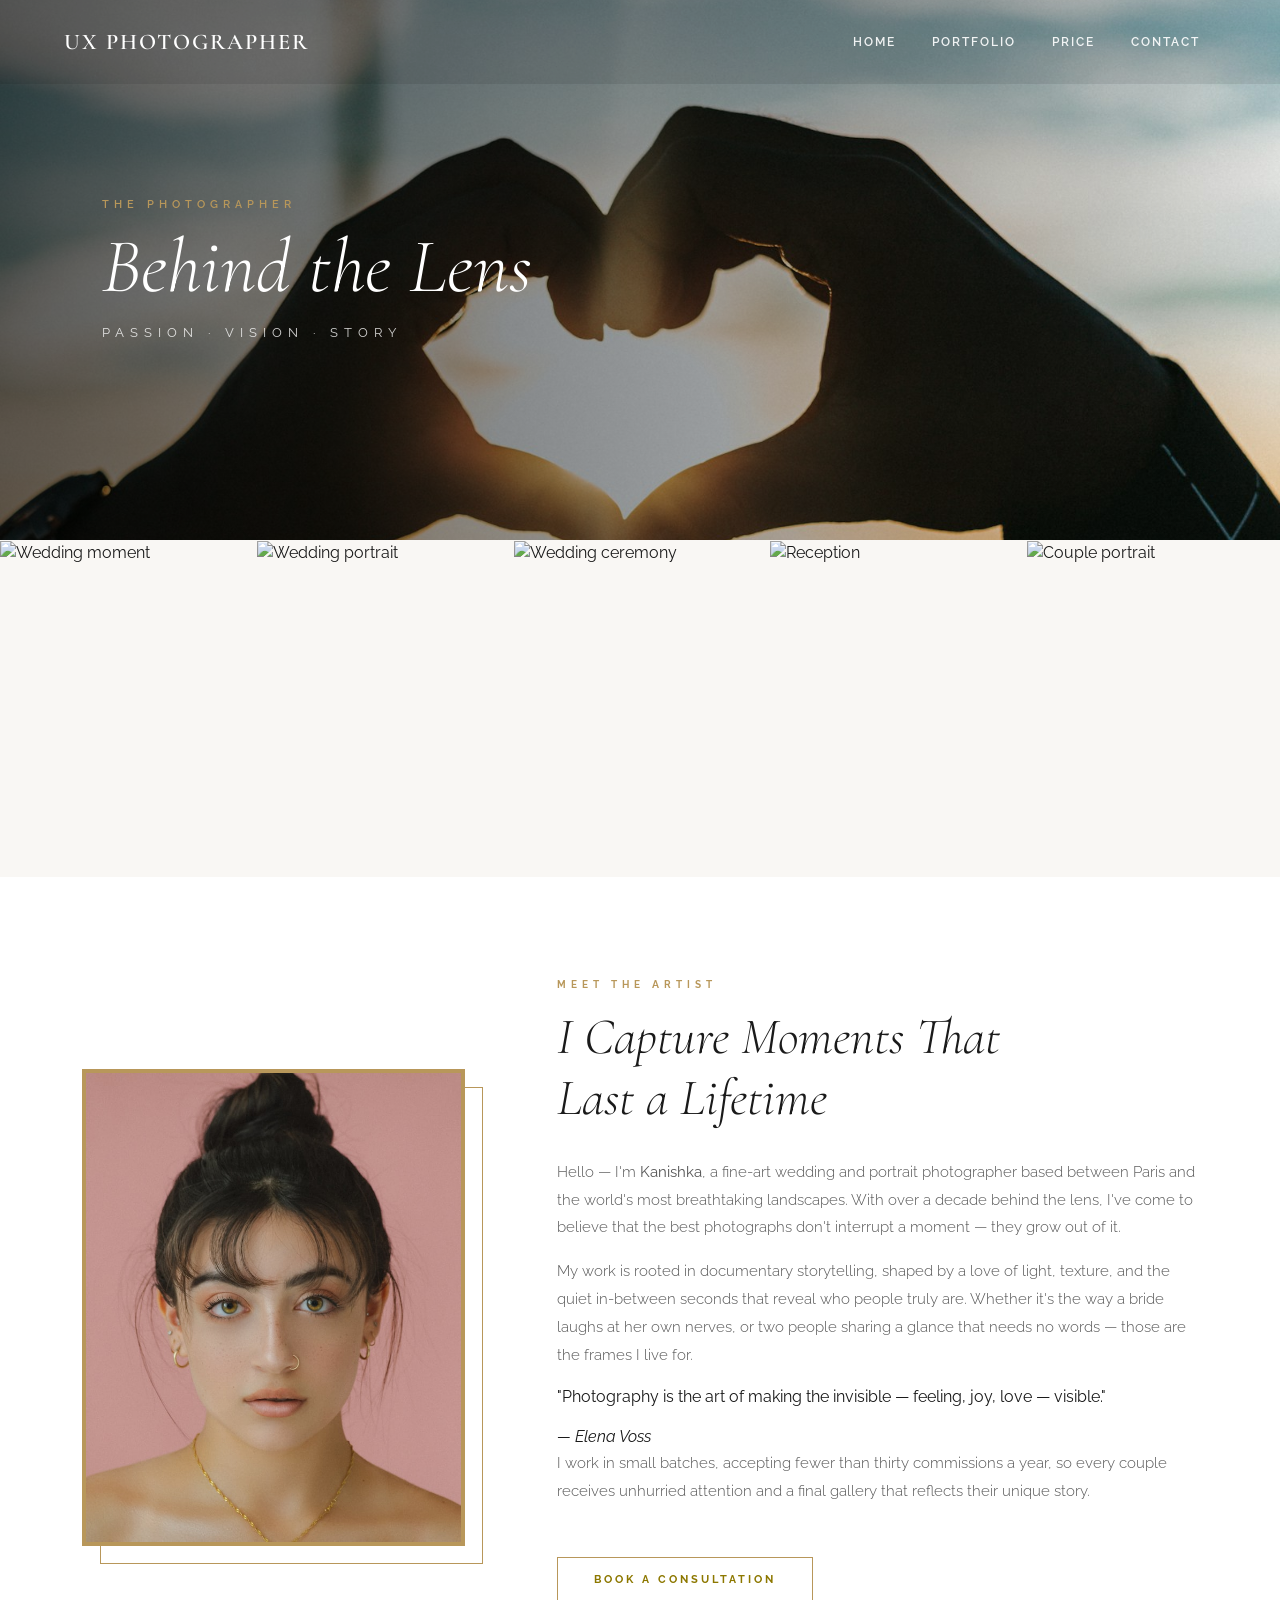
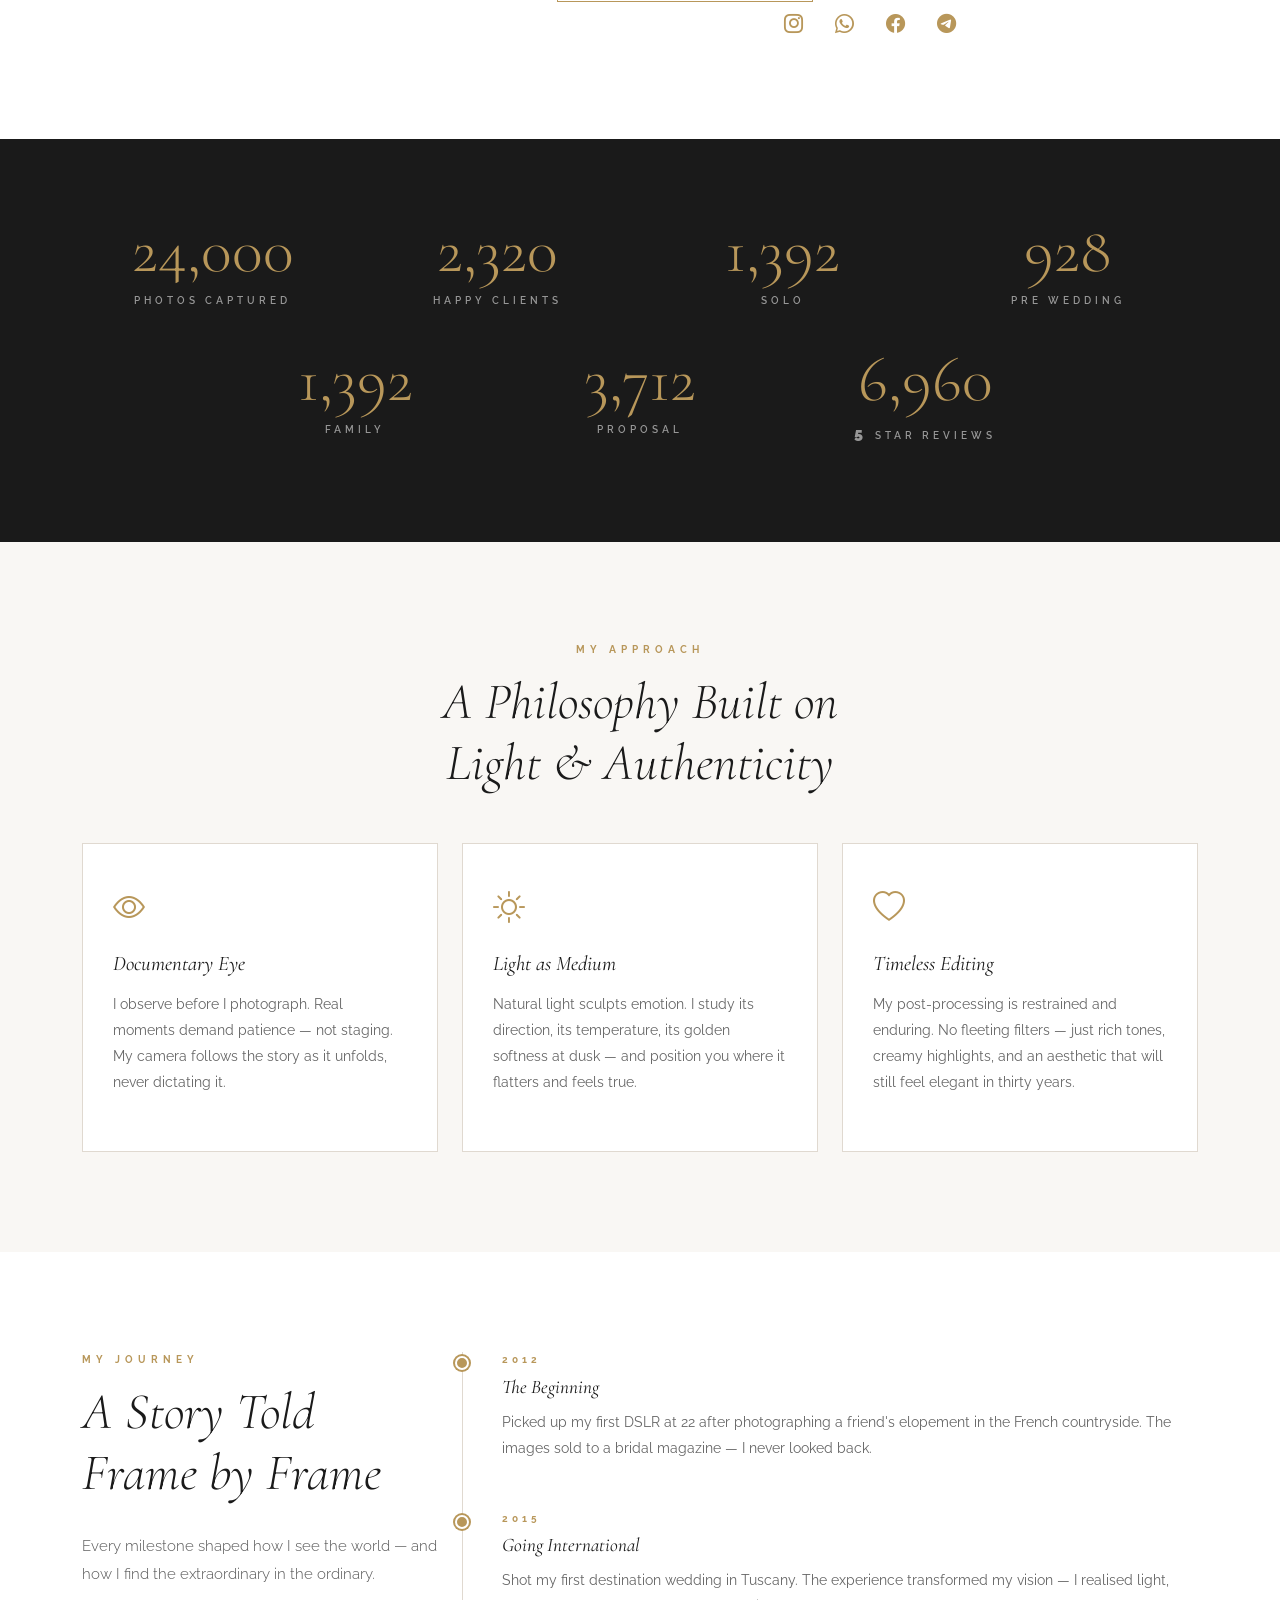
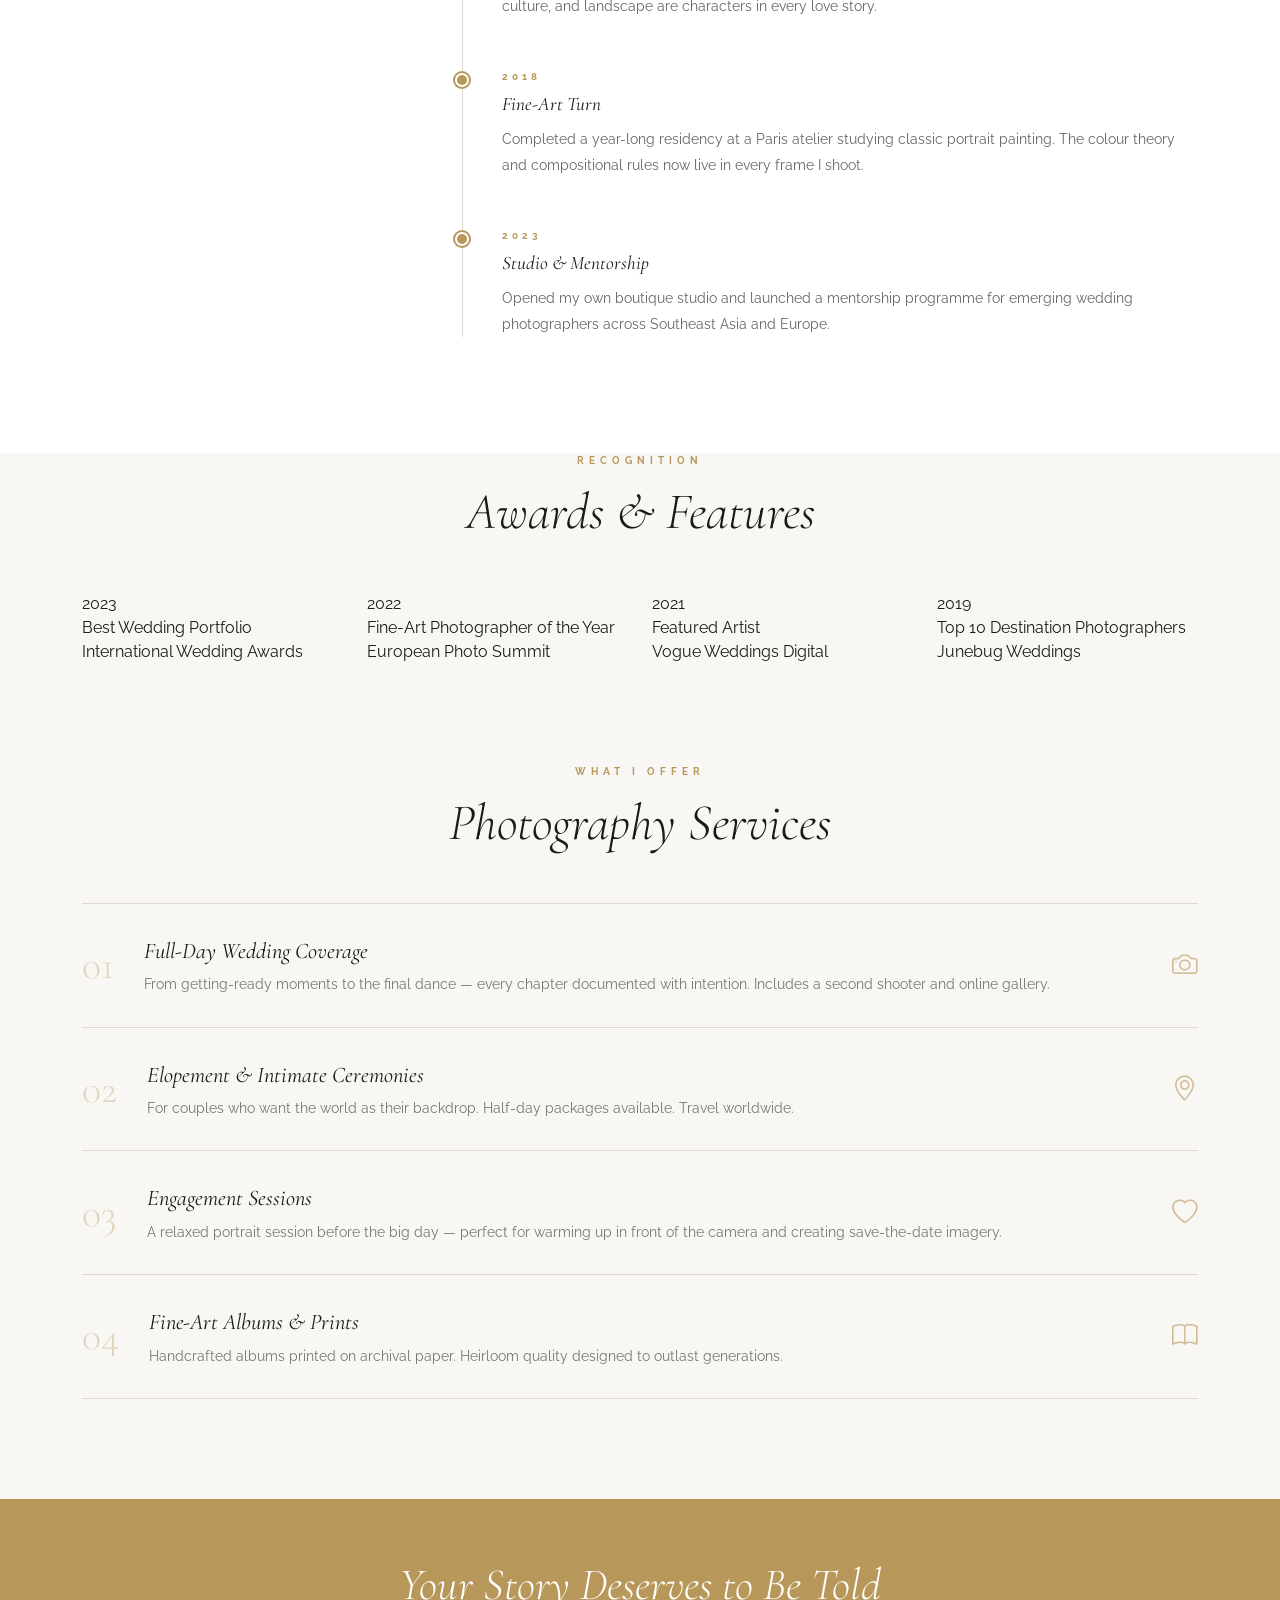
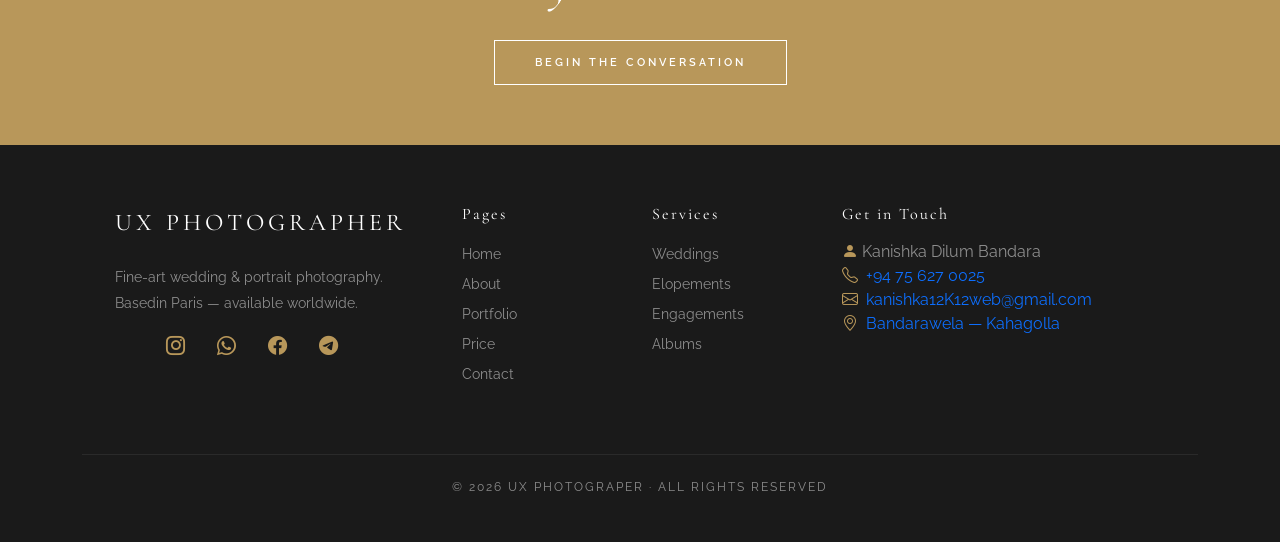
==== about.html @ afd78689 "Add files via upload" ====
<!DOCTYPE html>
<html lang="en">

<head>
  <meta charset="UTF-8" />
  <meta name="viewport" content="width=device-width, initial-scale=1.0" />
  <title>UX Photography</title>

  <!-- Google Fonts (same as main site) -->
  <link rel="preconnect" href="https://fonts.googleapis.com" />
  <link rel="preconnect" href="https://fonts.gstatic.com" crossorigin />
  <link
    href="https://fonts.googleapis.com/css2?family=Cormorant+Garamond:ital,wght@0,300;0,400;0,600;1,300;1,400&family=Raleway:wght@300;400;600;700&family=Poppins:wght@700&display=swap"
    rel="stylesheet" />

  <!-- Bootstrap 5 -->
  <link href="https://cdn.jsdelivr.net/npm/bootstrap@5.3.3/dist/css/bootstrap.min.css" rel="stylesheet" />
  <!-- Bootstrap Icons -->
  <link href="https://cdn.jsdelivr.net/npm/bootstrap-icons@1.11.3/font/bootstrap-icons.min.css" rel="stylesheet" />
  <link rel="stylesheet" href="./assets/css/style.css">
</head>

<body>

  <!-- ── PRELOADER ── -->
  <div id="creative-preloader">
    <div class="loader-content">
      <div class="brand-logo"><span>UX</span>Photographer</div>
      <div class="progress-container">
        <div class="progress-bar"></div>
      </div>
      <div class="loading-text">Loading…</div>
    </div>
  </div>

  <!-- ── NAVBAR ── -->
  <nav class="navbar navbar-expand-lg fade-up" id="mainNav">
    <div class="container-fluid px-4">
      <a class="navbar-brand scrolled" href="#">UX Photographer</a>
      <button class="navbar-toggler" type="button" data-bs-toggle="collapse" data-bs-target="#navMenu">
        <span class="navbar-toggler-icon"></span>
      </button>
      <div class="collapse navbar-collapse justify-content-end" id="navMenu">
        <ul class="navbar-nav align-items-center gap-1">
          <li class="nav-item"><a class="nav-link" href="./index.html">Home</a></li>
          <li class="nav-item"><a class="nav-link" href="./portfolio.html">Portfolio</a></li>
          <li class="nav-item"><a class="nav-link" href="./pricing.html">Price</a></li>
          <li class="nav-item"><a class="nav-link" href="./contact.html">Contact</a></li>
        </ul>
      </div>
    </div>
  </nav>

  <!-- ═══════════════════ ABOUT HERO BANNER ═══════════════════ -->
  <section id="about-hero">
    <div class="about-hero-caption">
      <span class="eyebrow">The Photographer</span>
      <h1>Behind the Lens</h1>
      <span class="subtitle">Passion · Vision · Story</span>
    </div>
  </section>

  <!-- ═══════════════════ ABOUT GALLERY STRIP ═══════════════════ -->
  <div id="about-gallery">
    <div class="gallery-strip-item">
      <img src="https://images.unsplash.com/photo-1537633552985-df8429e8048b?w=400&q=80" alt="Wedding moment">
    </div>
    <div class="gallery-strip-item">
      <img src="https://images.unsplash.com/photo-1522673607200-164d1b6ce486?w=400&q=80" alt="Wedding portrait">
    </div>
    <div class="gallery-strip-item">
      <img src="https://images.unsplash.com/photo-1519741497674-611481863552?w=400&q=80" alt="Wedding ceremony">
    </div>
    <div class="gallery-strip-item">
      <img src="https://images.unsplash.com/photo-1606216794074-735e91aa2c92?w=400&q=80" alt="Reception">
    </div>
    <div class="gallery-strip-item">
      <img src="https://images.unsplash.com/photo-1511285560929-80b456fea0bc?w=400&q=80" alt="Couple portrait">
    </div>
  </div>

  <!-- ═══════════════════ ABOUT INTRO ═══════════════════ -->
  <section id="about-intro">
    <div class="container">
      <div class="row align-items-center">

        <!-- Image -->
        <div class="col-lg-5 fade-up">
          <div class="about-intro-img-wrap">
            <img src="./assets/img/about-photo.jpg" alt="Photographer portrait" />
          </div>
        </div>

        <!-- Text -->
        <div class="col-lg-7 fade-up delay-200">
          <div class="section-label">Meet the Artist</div>
          <h2 class="section-title">I Capture Moments That<br>Last a Lifetime</h2>

          <p class="about-text mb-3">
            Hello — I'm <strong>Kanishka</strong>, a fine-art wedding and portrait photographer
            based between Paris and the world's most breathtaking landscapes. With over a decade
            behind the lens, I've come to believe that the best photographs don't interrupt a moment —
            they grow out of it.
          </p>
          <p class="about-text mb-3">
            My work is rooted in documentary storytelling, shaped by a love of light, texture, and
            the quiet in-between seconds that reveal who people truly are. Whether it's the way
            a bride laughs at her own nerves, or two people sharing a glance that needs no words —
            those are the frames I live for.
          </p>

          <div class="pull-quote">
            <p>"Photography is the art of making the invisible — feeling, joy, love — visible."</p>
            <cite>— Elena Voss</cite>
          </div>

          <p class="about-text">
            I work in small batches, accepting fewer than thirty commissions a year, so every couple
            receives unhurried attention and a final gallery that reflects their unique story.
          </p>

          <a href="./contact.html" class="btn-about-book">Book a Consultation</a>

          <!-- Social -->
          <div class="d-flex justify-content-center gap-3 mt-2">
            <a class="me-3 social-media-link" href="https://www.instagram.com/kanishka_12k?igsh=OWRqY3o5eXh1NWs0"
              target="_blank"><i class="bi bi-instagram" data-bs-toggle="tooltip" data-bs-placement="top"
                title="Instagram"></i></a>
            <a class="me-3 social-media-link" href="https://wa.me/94756270025?text=Hello! Kanishka web studio..."
              target="_blank"><i class="bi bi-whatsapp" data-bs-toggle="tooltip" data-bs-placement="top"
                title="Whatsapp"></i></a>
            <a class="me-3 social-media-link" href="https://www.facebook.com/share/1WvbgZ56et/" target="_blank"><i
                class="bi bi-facebook" data-bs-toggle="tooltip" data-bs-placement="top" title="Facebook"></i></a>
            <a class="me-3 social-media-link" href="https://t.me/kanishka_12k" target="_blank"><i class="bi bi-telegram"
                data-bs-toggle="tooltip" data-bs-placement="top" title="Telegram"></i></a>
          </div>
        </div>

      </div>
    </div>
  </section>

  <!-- ═══════════════════ COUNTERS ═══════════════════ -->
  <section id="counters">
    <div class="container">
      <div class="row g-4 text-center justify-content-center">
        <div class="col-6 col-md-3 counter-item fade-up">
          <span class="counter-number" data-target="50000">0</span>
          <p class="counter-label">Photos Captured</p>
        </div>
        <div class="col-6 col-md-3 counter-item fade-up">
          <span class="counter-number" data-target="5000">0</span>
          <p class="counter-label">Happy Clients</p>
        </div>
        <div class="col-6 col-md-3 counter-item fade-up">
          <span class="counter-number" data-target="3000">0</span>
          <p class="counter-label">Solo</p>
        </div>
        <div class="col-6 col-md-3 counter-item fade-up">
          <span class="counter-number" data-target="2000">0</span>
          <p class="counter-label">Pre Wedding</p>
        </div>
        <div class="col-6 col-md-3 counter-item fade-up">
          <span class="counter-number" data-target="3000">0</span>
          <p class="counter-label">Family</p>
        </div>
        <div class="col-6 col-md-3 counter-item fade-up">
          <span class="counter-number" data-target="8000">0</span>
          <p class="counter-label">Proposal</p>
        </div>
        <div class="col-6 col-md-3 counter-item fade-up">
          <span class="counter-number" data-target="15000">0</span>
          <p class="counter-label"><b style="font-size: 1rem;">5 </b>Star Reviews</p>
        </div>
      </div>
    </div>
  </section>

  <!-- ═══════════════════ PHILOSOPHY ═══════════════════ -->
  <section id="philosophy">
    <div class="container">
      <div class="text-center mb-5">
        <div class="section-label">My Approach</div>
        <h2 class="section-title">A Philosophy Built on<br>Light & Authenticity</h2>
      </div>
      <div class="row">
        <div class="col-md-4 fade-up delay-100">
          <div class="philosophy-card">
            <span class="philosophy-icon"><i class="bi bi-eye"></i></span>
            <h3>Documentary Eye</h3>
            <p>I observe before I photograph. Real moments demand patience — not staging. My camera follows the story as
              it unfolds, never dictating it.</p>
          </div>
        </div>
        <div class="col-md-4 fade-up delay-300">
          <div class="philosophy-card">
            <span class="philosophy-icon"><i class="bi bi-sun"></i></span>
            <h3>Light as Medium</h3>
            <p>Natural light sculpts emotion. I study its direction, its temperature, its golden softness at dusk — and
              position you where it flatters and feels true.</p>
          </div>
        </div>
        <div class="col-md-4 fade-up delay-500">
          <div class="philosophy-card">
            <span class="philosophy-icon"><i class="bi bi-heart"></i></span>
            <h3>Timeless Editing</h3>
            <p>My post-processing is restrained and enduring. No fleeting filters — just rich tones, creamy highlights,
              and an aesthetic that will still feel elegant in thirty years.</p>
          </div>
        </div>
      </div>
    </div>
  </section>

  <!-- ═══════════════════ JOURNEY TIMELINE ═══════════════════ -->
  <section id="journey">
    <div class="container">
      <div class="row align-items-start">
        <div class="col-lg-4 fade-up">
          <div class="section-label">My Journey</div>
          <h2 class="section-title">A Story Told<br>Frame by Frame</h2>
          <p class="about-text">Every milestone shaped how I see the world — and how I find the extraordinary in the
            ordinary.</p>
        </div>
        <div class="col-lg-8 fade-up delay-200">
          <div class="timeline">
            <div class="timeline-item">
              <div class="timeline-dot"></div>
              <span class="timeline-year">2012</span>
              <h4>The Beginning</h4>
              <p>Picked up my first DSLR at 22 after photographing a friend's elopement in the French countryside. The
                images sold to a bridal magazine — I never looked back.</p>
            </div>
            <div class="timeline-item">
              <div class="timeline-dot"></div>
              <span class="timeline-year">2015</span>
              <h4>Going International</h4>
              <p>Shot my first destination wedding in Tuscany. The experience transformed my vision — I realised light,
                culture, and landscape are characters in every love story.</p>
            </div>
            <div class="timeline-item">
              <div class="timeline-dot"></div>
              <span class="timeline-year">2018</span>
              <h4>Fine-Art Turn</h4>
              <p>Completed a year-long residency at a Paris atelier studying classic portrait painting. The colour
                theory and compositional rules now live in every frame I shoot.</p>
            </div>
            <div class="timeline-item">
              <div class="timeline-dot"></div>
              <span class="timeline-year">2023</span>
              <h4>Studio & Mentorship</h4>
              <p>Opened my own boutique studio and launched a mentorship programme for emerging wedding photographers
                across Southeast Asia and Europe.</p>
            </div>
          </div>
        </div>
      </div>
    </div>
  </section>

  <!-- ═══════════════════ AWARDS ═══════════════════ -->
  <section id="awards">
    <div class="container">
      <div class="text-center mb-5 fade-up">
        <div class="section-label">Recognition</div>
        <h2 class="section-title">Awards & Features</h2>
      </div>
      <div class="row">
        <div class="col-6 col-md-3 fade-up delay-100">
          <div class="award-item">
            <div class="award-year">2023</div>
            <div class="award-name">Best Wedding Portfolio</div>
            <div class="award-org">International Wedding Awards</div>
          </div>
        </div>
        <div class="col-6 col-md-3 fade-up delay-200">
          <div class="award-item">
            <div class="award-year">2022</div>
            <div class="award-name">Fine-Art Photographer of the Year</div>
            <div class="award-org">European Photo Summit</div>
          </div>
        </div>
        <div class="col-6 col-md-3 fade-up delay-300">
          <div class="award-item">
            <div class="award-year">2021</div>
            <div class="award-name">Featured Artist</div>
            <div class="award-org">Vogue Weddings Digital</div>
          </div>
        </div>
        <div class="col-6 col-md-3 fade-up delay-400">
          <div class="award-item">
            <div class="award-year">2019</div>
            <div class="award-name">Top 10 Destination Photographers</div>
            <div class="award-org">Junebug Weddings</div>
          </div>
        </div>
      </div>
    </div>
  </section>

  <!-- ═══════════════════ SERVICES ═══════════════════ -->
  <section id="services">
    <div class="container">
      <div class="text-center mb-5 fade-up">
        <div class="section-label">What I Offer</div>
        <h2 class="section-title">Photography Services</h2>
      </div>

      <div class="service-row d-flex align-items-center fade-up">
        <div class="service-num">01</div>
        <div>
          <div class="service-title">Full-Day Wedding Coverage</div>
          <div class="service-desc">From getting-ready moments to the final dance — every chapter documented with
            intention. Includes a second shooter and online gallery.</div>
        </div>
        <div class="service-icon"><i class="bi bi-camera"></i></div>
      </div>

      <div class="service-row d-flex align-items-center fade-up delay-100">
        <div class="service-num">02</div>
        <div>
          <div class="service-title">Elopement & Intimate Ceremonies</div>
          <div class="service-desc">For couples who want the world as their backdrop. Half-day packages available.
            Travel worldwide.</div>
        </div>
        <div class="service-icon"><i class="bi bi-geo-alt"></i></div>
      </div>

      <div class="service-row d-flex align-items-center fade-up delay-200">
        <div class="service-num">03</div>
        <div>
          <div class="service-title">Engagement Sessions</div>
          <div class="service-desc">A relaxed portrait session before the big day — perfect for warming up in front of
            the camera and creating save-the-date imagery.</div>
        </div>
        <div class="service-icon"><i class="bi bi-heart"></i></div>
      </div>

      <div class="service-row d-flex align-items-center fade-up delay-300">
        <div class="service-num">04</div>
        <div>
          <div class="service-title">Fine-Art Albums & Prints</div>
          <div class="service-desc">Handcrafted albums printed on archival paper. Heirloom quality designed to outlast
            generations.</div>
        </div>
        <div class="service-icon"><i class="bi bi-book"></i></div>
      </div>

    </div>
  </section>

  <!-- ═══════════════════ CTA BAND ═══════════════════ -->

  <section id="cta-band">
    <div class="container fade-up">
      <h2>Your Story Deserves to Be Told</h2>
      <a href="./contact.html" class="btn-cta">Begin the Conversation</a>
    </div>
  </section>

   <!-- ═══════════════════ FOOTER ═══════════════════ -->
  <footer>
    <div class="container">
      <div class="row mb-4">

        <!-- Brand -->
        <div class="col-lg-4 mb-4 d-flex justify-content-center fade-up">
          <div>
            <span class="brand">UX photographer </span>
            <p class="mb-3" style="font-size:.88rem;line-height:1.8;">Fine-art wedding & portrait photography.<br>Basedin Paris — available worldwide.</p>
            <!-- Social -->
            <div class="d-flex justify-content-center gap-3 mt-2">
              <a class="me-3 social-media-link" href="https://www.instagram.com/kanishka_12k?igsh=OWRqY3o5eXh1NWs0"
                target="_blank"><i class="bi bi-instagram" data-bs-toggle="tooltip" data-bs-placement="top"
                  title="Instagram"></i></a>
              <a class="me-3 social-media-link" href="https://wa.me/94756270025?text=Hello! Kanishka web studio..."
                target="_blank"><i class="bi bi-whatsapp" data-bs-toggle="tooltip" data-bs-placement="top"
                  title="Whatsapp"></i></a>
              <a class="me-3 social-media-link" href="https://www.facebook.com/share/1WvbgZ56et/" target="_blank"><i
                  class="bi bi-facebook" data-bs-toggle="tooltip" data-bs-placement="top" title="Facebook"></i></a>
              <a class="me-3 social-media-link" href="https://t.me/kanishka_12k" target="_blank"><i
                  class="bi bi-telegram" data-bs-toggle="tooltip" data-bs-placement="top" title="Telegram"></i></a>
            </div>
          </div>
        </div>

        <!-- Quick Links -->
        <div class="col-lg-2 col-6 mb-4 fade-up delay-200" id="Qlinks">
          <h3 class="mb-3" style="font-size:1rem;letter-spacing:2px;font-weight:400;">Pages</h3>
          <ul class="list-unstyled" style="font-size:.85rem;line-height:2.2;">
            <li><a href="index.html">Home</a></li>
            <li><a href="about.html">About</a></li>
            <li><a href="./portfolio.html">Portfolio</a></li>
            <li><a href="./pricing.html">Price</a></li>
            <li><a href="./contact.html">Contact</a></li>
          </ul>
        </div>

        <!-- Services -->
        <div class="col-lg-2 mb-4 col-6 fade-up delay-300" id="Qlinks">
          <h3 class="mb-3" style="font-size:1rem;letter-spacing:2px;font-weight:400;">Services</h3>
          <ul class="list-unstyled" style="font-size:.85rem;line-height:2.2;">
            <li><a href="#">Weddings</a></li>
            <li><a href="#">Elopements</a></li>
            <li><a href="#">Engagements</a></li>
            <li><a href="#">Albums</a></li>
          </ul>
        </div>

        <!-- Contact -->
        <div class="col-lg-4 mb-4 fade-up delay-400">
          <h3 class="mb-3" style="font-size:1rem;letter-spacing:2px;font-weight:400;">Get in Touch</h3>
          <div id="footer-contact">
            <span><i class="bi bi-person-fill"></i> Kanishka Dilum Bandara</span>
            <span class="d-block"><a href="tel:+94756270025"><i class="bi bi-telephone me-2"></i>+94 75 627
                0025</a></span>
            <span class="d-block"><a
                href="https://mail.google.com/mail/?view=cm&fs=1&to=kanishka12K12web@gmail.com&su=Photography%20📸&body=📌%20Hello!%20Kanishka%20Web%20Studio%20🖥"
                target="_blank"><i class="bi bi-envelope me-2"></i>kanishka12K12web@gmail.com</a></span>
            <span class="d-block"><a href="https://maps.app.goo.gl/nC6Xv1hQBPm5MYX67" target="_blank"><i
                  class="bi bi-geo-alt me-2"></i>Bandarawela — Kahagolla</a></span>
          </div>
        </div>
      </div>

      <div class="copyright text-center">
        <p>&copy; 2026 UX Photograper · All Rights Reserved</p>
      </div>
    </div>
  </footer>

  <!-- Bootstrap JS -->
  <script src="https://cdn.jsdelivr.net/npm/bootstrap@5.3.3/dist/js/bootstrap.bundle.min.js"></script>
  <script src="./assets/js/main.js"></script>

</body>

</html>
---- assets/css/style.css ----
:root {
  --gold: #b8975a;
  --dark: #1a1a1a;
  --light-bg: #f9f7f4;
  --text-muted-custom: #7a7a7a;
  --border-color: #e0d9d0;
}

* {
  margin: 0;
  padding: 0;
  box-sizing: border-box;
}

body {
  font-family: 'Raleway', sans-serif;
  color: var(--dark);
  background: var(--light-bg);
  overflow-x: hidden;
}

h1,
h2,
h3,
h4,
h5 {
  font-family: 'Cormorant Garamond', serif;
}

.section-label {
  font-size: 0.65rem;
  letter-spacing: 5px;
  text-transform: uppercase;
  color: var(--gold);
  font-weight: 700;
  margin-bottom: 14px;
}

.section-title {
  font-size: clamp(2rem, 4vw, 3.2rem);
  font-weight: 300;
  line-height: 1.2;
  margin-bottom: 28px;
  font-style: italic;
}

/* ── Preloader ── */
#creative-preloader {
  position: fixed;
  top: 0;
  left: 0;
  width: 100%;
  height: 100vh;
  background-color: #0b0f19;
  display: flex;
  justify-content: center;
  align-items: center;
  z-index: 99999;
  transition: all 0.6s cubic-bezier(0.77, 0, 0.175, 1);
}

.loader-content {
  text-align: center;
}

.brand-logo {
  color: #ffffff;
  font-family: 'Poppins', sans-serif;
  font-size: 28px;
  font-weight: 700;
  letter-spacing: 6px;
  margin-bottom: 20px;
  opacity: 0;
  animation: fadeInLogo 0.3s ease forwards 0.2s;
}

.brand-logo span {
  color: var(--gold);
}

.progress-container {
  width: 200px;
  height: 3px;
  background-color: rgba(255, 255, 255, 0.1);
  border-radius: 10px;
  margin: 0 auto;
  overflow: hidden;
}

.progress-bar {
  width: 0%;
  height: 100%;
  background: linear-gradient(90deg, var(--light-bg), var(--gold));
  box-shadow: 0 0 10px #dfab00;
  animation: fillBar 1s cubic-bezier(0.4, 0, 0.2, 1) forwards;
}

/* Loading Text */
.loading-text {
  color: #a0aec0;
  font-size: 11px;
  letter-spacing: 2px;
  text-transform: uppercase;
  margin-top: 12px;
  font-family: sans-serif;
  opacity: 0.7;
  animation: pulseText 1.5s infinite ease-in-out;
}

/* Animations */
@keyframes fadeInLogo {
  to {
    opacity: 1;
    transform: translateY(0);
  }

  from {
    opacity: 0;
    transform: translateY(10px);
  }
}

@keyframes fillBar {
  to {
    width: 100%;
  }
}

@keyframes pulseText {

  0%,
  100% {
    opacity: 0.4;
  }

  50% {
    opacity: 0.9;
  }
}

.preloader-fade-out {
  opacity: 0;
  visibility: hidden;
  transform: scale(1.05);
}

.social-media-link {
  color: var(--gold);
  font-size: 1.2rem;
  transition: 0.3s;
}

.social-media-link:hover {
  transform: scale(1.5);
}

/* ----------------------------------------
             Landing Page
   ---------------------------------------- */

/* ── NAVBAR ── */
.navbar {
  background: rgba(0, 0, 0, 0.082);
  position: fixed;
  width: 100%;
  top: 0;
  z-index: 1000;
  padding: 20px 40px;
  transition: background 0.4s, padding 0.4s !important;
}

.navbar.scrolled {
  background: #fffffff7;
  padding: 12px 40px;
  box-shadow: 0 2px 20px #00000014;
}

.navbar-brand {
  font-family: 'Cormorant Garamond', serif;
  font-size: 1.4rem;
  font-weight: 600;
  color: #ffffff !important;
  letter-spacing: 2px;
  text-transform: uppercase;
  transition: 0.3s;
}

@media (max-width: 576px) {
  .navbar-brand {
    font-size: 0.64rem !important;
    white-space: nowrap;
  }

  .navbar .container-fluid {
    padding-left: 0px !important;
    padding-right: 0px !important;
  }

  .navbar-toggler-icon {
    width: 20px;
  }
}

.navbar-brand:hover {
  color: #d19b37 !important;
  transform: scale(1.01);
}

.navbar.scrolled .navbar-brand {
  color: var(--dark) !important;
}

.navbar-nav .nav-link {
  color: rgba(255, 255, 255, 0.9) !important;
  font-size: 0.75rem;
  letter-spacing: 2px;
  text-transform: uppercase;
  font-weight: 600;
  padding: 8px 16px !important;
  transition: all 0.3s;
}

.navbar.scrolled .nav-link {
  color: var(--dark) !important;
}

.navbar-nav .nav-link:hover {
  color: #ffa600 !important;
  transform: scale(1.1);
}

.navbar-brand.scrolled:hover {
  color: #ffa600 !important;
}

.navbar-toggler {
  border-color: rgba(255, 255, 255, 0.5);
}

.navbar.scrolled .navbar-toggler {
  border-color: var(--dark);
}

.navbar-toggler-icon {
  filter: invert(1);
}

.navbar.scrolled .navbar-toggler-icon {
  filter: none;
}

/* ── HERO SLIDER ── */
#heroSlider {
  height: 100vh;
  min-height: 600px;
}

.carousel-item {
  height: 100vh;
  min-height: 600px;
  background-size: cover;
  background-position: center;
  position: relative;
}

.carousel-item::before {
  content: '';
  position: absolute;
  inset: 0;
  background: linear-gradient(to right, rgba(0, 0, 0, 0.55) 0%, rgba(0, 0, 0, 0.2) 60%, transparent 100%);
}

.carousel-item:nth-child(1) {
  background-image: url(../img/hero-img-1.jpg);
}

.carousel-item:nth-child(2) {
  background-image: url(../img/hero-img-2.jpg);
}

.carousel-item:nth-child(3) {
  background-image: url(../img/hero-img-3.jpg);
}

.hero-caption {
  position: absolute;
  top: 50%;
  left: 8%;
  transform: translateY(-50%);
  color: #fff;
  max-width: 560px;
}

.hero-caption .eyebrow {
  font-size: 0.7rem;
  letter-spacing: 5px;
  text-transform: uppercase;
  color: var(--gold);
  margin-bottom: 12px;
  font-weight: 600;
}

.hero-caption h1 {
  font-size: clamp(2.8rem, 6vw, 5rem);
  font-weight: 300;
  line-height: 1.1;
  margin-bottom: 10px;
  font-style: italic;
}

.hero-caption .subtitle {
  font-size: 0.8rem;
  letter-spacing: 6px;
  text-transform: uppercase;
  color: rgba(255, 255, 255, 0.8);
  margin-bottom: 30px;
}

.hero-caption p {
  font-size: 0.95rem;
  line-height: 1.8;
  color: rgba(255, 255, 255, 0.85);
  margin-bottom: 35px;
  font-weight: 300;
}

.btn-outline-light-custom {
  border: 1px solid rgba(255, 255, 255, 0.7);
  color: #fff;
  font-size: 0.7rem;
  letter-spacing: 3px;
  text-transform: uppercase;
  padding: 12px 32px;
  text-decoration: none;
  display: inline-block;
  transition: all 0.3s;
}

.btn-outline-light-custom:hover {
  background: var(--gold);
  border-color: var(--gold);
  color: #fff;
}

@media (max-width: 576px) {
  .btn-outline-light-custom {
    font-size: 0.5rem;
  }
}

.carousel-indicators [data-bs-target] {
  width: 30px;
  height: 2px;
  background: rgba(255, 255, 255, 0.5);
  border: none;
  border-radius: 0;
}

.carousel-indicators .active {
  background: #fff;
}

/* ── ABOUT SECTION ── */
#about {
  padding: 100px 0;
  background: #fff;
}

#about-full-content h3 {
  font-weight: 400;
  border: 1px solid var(--gold);
  padding: 10px;
}

#about-title {
  text-align: center;
}

#photographer-img {
  width: 80%;
  height: auto;
  padding: 3px;
  background-color: var(--gold);
  position: relative;
}

#photographer-img img {
  width: 100%;
  display: block;
}

.about-text {
  font-size: 0.92rem;
  line-height: 1.9;
  color: #555;
  font-weight: 300;
}

.btn-read-more {
  display: inline-block;
  margin-top: 36px;
  padding: 13px 36px;
  border: 1px solid var(--gold);
  font-size: 0.7rem;
  letter-spacing: 3px;
  text-transform: uppercase;
  color: rgb(141, 120, 0);
  text-decoration: none;
  font-weight: 700;
  transition: all 0.3s;
}

.btn-read-more:hover {
  background: var(--gold);
  text-shadow: 2px 0px 1px #000000cc;
  color: #fff;
}

@media (max-width: 576px) {
  .btn-read-more {
    font-size: 0.5rem;
  }
}

/* ── COUNTERS ── */
#counters {
  background: var(--dark);
  padding: 80px 0;
  color: #fff;
}

.counter-item {
  text-align: center;
}

.counter-number {
  font-family: 'Cormorant Garamond', serif;
  font-size: clamp(2.5rem, 5vw, 4rem);
  font-weight: 300;
  color: var(--gold);
  line-height: 1;
  display: block;
}

.counter-label {
  font-size: 0.65rem;
  letter-spacing: 4px;
  text-transform: uppercase;
  color: rgba(255, 255, 255, 0.55);
  margin-top: 10px;
  font-weight: 600;
}

/* ── PORTFOLIO ── */
#portfolio {
  padding: 100px 0;
  background: var(--light-bg);
}

#portfolio .section-title {
  text-align: center;
}

#portfolio .section-label {
  text-align: center;
}

#portfolio .lead-text {
  text-align: center;
  font-size: 0.9rem;
  color: #777;
  max-width: 500px;
  margin: 0 auto 50px;
  line-height: 1.8;
}

.portfolio-grid {
  display: grid;
  grid-template-columns: repeat(4, 1fr);
  gap: 6px;
}

.portfolio-item {
  position: relative;
  overflow: hidden;
  aspect-ratio: 1;
  cursor: pointer;
}

.portfolio-item img {
  width: 100%;
  height: 100%;
  object-fit: cover;
  transition: transform 0.6s ease;
}

.portfolio-item:hover img {
  transform: scale(1.08);
}

.portfolio-overlay {
  position: absolute;
  inset: 0;
  background: rgba(26, 26, 26, 0.6);
  display: flex;
  flex-direction: column;
  align-items: center;
  justify-content: center;
  opacity: 0;
  transition: opacity 0.4s;
}

.portfolio-item:hover .portfolio-overlay {
  opacity: 1;
}

.portfolio-overlay-title {
  font-family: 'Cormorant Garamond', serif;
  font-size: 1.1rem;
  color: #fff;
  font-style: italic;
  letter-spacing: 1px;
}

.portfolio-overlay-icon {
  color: var(--gold);
  font-size: 1.4rem;
  margin-bottom: 8px;
}

@media (max-width: 991px) {
  .portfolio-grid {
    grid-template-columns: repeat(3, 1fr);
  }
}

@media (max-width: 576px) {
  .portfolio-grid {
    grid-template-columns: repeat(2, 1fr);
  }
}

/* ── CTA BAND ── */
#cta-band {
  background: var(--gold);
  padding: 60px 0;
  text-align: center;
}

#cta-band h2 {
  font-size: clamp(1.8rem, 3.5vw, 2.8rem);
  color: #fff;
  font-weight: 300;
  font-style: italic;
  margin-bottom: 28px;
}

.btn-cta {
  display: inline-block;
  padding: 13px 40px;
  border: 1px solid #fff;
  color: #fff;
  font-size: 0.7rem;
  letter-spacing: 3px;
  text-transform: uppercase;
  text-decoration: none;
  font-weight: 600;
  transition: all 0.3s;
}

.btn-cta:hover {
  background: #fff;
  color: var(--gold);
}

@media (max-width: 576px) {
  .btn-cta {
    font-size: 0.5rem;
  }
}

/* ── TESTIMONIALS ── */
#testimonials {
  padding: 100px 0;
  background: #fff;
}

#testimonials h5 {
  color: var(--gold);
}

.testimonial-card {
  padding: 40px;
  border: 1px solid var(--border-color);
  position: relative;
  height: 100%;
  transition: all 0.3s;
}

.testimonial-card:hover {
  background: #fafcff;
  transform: translateY(-5px) scale(1.02);
  box-shadow: 0 20px 15px rgba(0, 0, 0, 0.15);
  border: 1px solid #b8975ab7;
}

.testimonial-card::after {
  content: '';
  position: absolute;
  bottom: 0;
  left: 0;
  width: 100%;
  height: 2px;
  background: linear-gradient(90deg, var(--gold), #c0a403);
  transform: scaleX(0);
  transform-origin: top;
  transition: transform .35s;
}

.testimonial-card:hover::after {
  transform: scaleX(1);
}

.testimonial-card::before {
  content: '\201C';
  font-family: 'Cormorant Garamond', serif;
  font-size: 5rem;
  line-height: 0;
  color: var(--gold);
  position: absolute;
  top: 48px;
  left: 30px;
  opacity: 0.35;
}

.testimonial-text {
  font-size: 0.9rem;
  line-height: 1.85;
  color: #666;
  font-style: italic;
  margin-bottom: 28px;
  padding-top: 16px;
}

.testimonial-author {
  font-size: 0.7rem;
  letter-spacing: 3px;
  text-transform: uppercase;
  font-weight: 700;
  color: var(--dark);
}

.testimonial-dot {
  display: inline-block;
  width: 24px;
  height: 1px;
  background: var(--gold);
  vertical-align: middle;
  margin-right: 10px;
}

/* ── BLOG ── */
#blog {
  padding: 100px 0;
  background: var(--light-bg);
}

.blog-card {
  background: #fff;
  height: 100%;
  transition: transform 0.3s, box-shadow 0.3s;
}

.blog-card::after {
  content: '';
  position: absolute;
  bottom: 0;
  left: 0;
  width: 100%;
  height: 2px;
  background: linear-gradient(90deg, var(--gold), #c0a403);
  transform: scaleX(0);
  transform-origin: left;
  transition: transform .35s ease;
}

.blog-card:hover::after {
  transform: scaleX(1);
}

.blog-card:hover {
  transform: translateY(-6px);
  box-shadow: 0 20px 20px rgba(0, 0, 0, 0.08);
}

.blog-img-wrap {
  overflow: hidden;
  aspect-ratio: 16/10;
}

.blog-img-wrap img {
  width: 100%;
  height: 100%;
  object-fit: cover;
  transition: transform 0.5s;
}

.blog-card:hover .blog-img-wrap img {
  transform: scale(1.06);
}

.blog-body {
  padding: 26px 28px 30px;
}

.blog-meta {
  font-size: 0.68rem;
  letter-spacing: 2px;
  text-transform: uppercase;
  color: var(--text-muted-custom);
  margin-bottom: 12px;
}

.blog-meta .cat {
  color: var(--gold);
  margin-left: 10px;
}

.blog-card h3 {
  font-size: 1.2rem;
  font-weight: 400;
  line-height: 1.4;
  margin-bottom: 14px;
}

.blog-card h3 a {
  color: var(--dark);
  text-decoration: none;
  transition: color 0.3s;
}

.blog-card h3 a:hover {
  color: var(--gold);
}

.blog-excerpt {
  font-size: 0.85rem;
  color: #777;
  line-height: 1.8;
  margin-bottom: 18px;
}

.read-more {
  font-size: 0.68rem;
  letter-spacing: 2px;
  text-transform: uppercase;
  color: var(--dark);
  text-decoration: none;
  font-weight: 700;
  border-bottom: 1px solid var(--gold);
  padding-bottom: 2px;
  transition: color 0.3s;
}

.read-more:hover {
  color: var(--gold);
}

/* ── FOOTER ── */
footer {
  background: var(--dark);
  padding: 60px 0 30px;
  color: #ffffff80;
}

footer .brand {
  font-family: 'Cormorant Garamond', serif;
  font-size: 1.5rem;
  color: #fff;
  letter-spacing: 4px;
  text-transform: uppercase;
  display: block;
  margin-bottom: 24px;
}

footer h3 {
  color: white;
}

footer a {
  text-decoration: none;
  display: inline-block;
  transition: all 0.3s ease;
}

footer a:hover {
  text-decoration: underline;
}

#Qlinks a {
  color: #ffffff80;
}

#Qlinks a:hover {
  transform: scale(1.1);
  color: #cccccc;
}

footer .copyright {
  font-size: 0.72rem;
  letter-spacing: 2px;
  text-transform: uppercase;
  margin-top: 16px;
  border-top: 1px solid rgba(255, 255, 255, 0.07);
  padding-top: 24px;
}

.accordion-button::after {
  filter: invert(1);
}

#footer-contact i {
  color: var(--gold);
}

/* ----------------------------------------
             About Page
   ---------------------------------------- */

/* ── About hero section ── */
#about-hero {
  height: 60vh;
  min-height: 420px;
  background-image: url('../img/about-hero.jpg');
  background-size: cover;
  background-position: center 30%;
  position: relative;
  display: flex;
  align-items: center;
}

#about-hero::before {
  content: '';
  position: absolute;
  inset: 0;
  background: linear-gradient(to right, rgba(0, 0, 0, .6) 0%, rgba(0, 0, 0, .25) 70%, transparent 100%);
}

.about-hero-caption {
  position: relative;
  z-index: 2;
  color: #fff;
  padding-left: 8%;
}

.about-hero-caption .eyebrow {
  font-size: .7rem;
  letter-spacing: 5px;
  text-transform: uppercase;
  color: var(--gold);
  font-weight: 600;
  margin-bottom: 12px;
  display: block;
}

.about-hero-caption h1 {
  font-size: clamp(2.8rem, 6vw, 5rem);
  font-weight: 300;
  line-height: 1.1;
  font-style: italic;
  margin-bottom: 10px;
}

.about-hero-caption .subtitle {
  font-size: .8rem;
  letter-spacing: 6px;
  text-transform: uppercase;
  color: rgba(255, 255, 255, .8);
}

/* ── ABOUT INTRO ── */
#about-intro {
  padding: 100px 0;
  background: #fff;
}

.about-intro-img-wrap {
  position: relative;
}

.about-intro-img-wrap img {
  width: 85%;
  display: block;
  padding: 4px;
  background: var(--gold);
}

.about-intro-img-wrap::after {
  content: '';
  position: absolute;
  width: 85%;
  height: 100%;
  border: 1px solid var(--gold);
  top: 18px;
  left: 18px;
  z-index: 0;
}

.about-intro-img-wrap img {
  position: relative;
  z-index: 1;
}

.about-text {
  font-size: .92rem;
  line-height: 1.9;
  color: #555;
  font-weight: 300;
}

.btn-about-book {
  display: inline-block;
  margin-top: 36px;
  padding: 13px 36px;
  border: 1px solid var(--gold);
  font-size: .7rem;
  letter-spacing: 3px;
  text-transform: uppercase;
  color: rgb(141, 120, 0);
  text-decoration: none;
  font-weight: 700;
  transition: all .3s;
}

.btn-about-book:hover {
  background: var(--gold);
  text-shadow: 2px 0px 1px #000000cc;
  color: #fff;
}

@media (max-width: 576px) {
  .btn-about-book {
    font-size: 0.6rem;
  }
}

/* ── PHILOSOPHY ── */
#philosophy {
  padding: 100px 0;
  background: var(--light-bg);
}

.philosophy-card {
  padding: 40px 30px;
  background: #fff;
  border: 1px solid var(--border-color);
  transition: all .3s;
  height: 100%;
  position: relative;
}

.philosophy-card::after {
  content: '';
  position: absolute;
  bottom: 0;
  left: 0;
  width: 100%;
  height: 2px;
  background: linear-gradient(90deg, var(--gold), #c0a403);
  transform: scaleX(0);
  transform-origin: left;
  transition: transform .35s ease;
}

.philosophy-card:hover::after {
  transform: scaleX(1);
}

.philosophy-card:hover {
  transform: translateY(-6px);
  box-shadow: 0 20px 20px rgba(0, 0, 0, .08);
}

.philosophy-icon {
  font-size: 2rem;
  color: var(--gold);
  margin-bottom: 20px;
  display: block;
}

.philosophy-card h3 {
  font-size: 1.3rem;
  font-weight: 400;
  margin-bottom: 14px;
  font-style: italic;
}

.philosophy-card p {
  font-size: .88rem;
  line-height: 1.85;
  color: #666;
}

/* ── JOURNEY TIMELINE ── */
#journey {
  padding: 100px 0;
  background: #fff;
}

.timeline {
  position: relative;
  padding-left: 40px;
}

.timeline::before {
  content: '';
  position: absolute;
  left: 0;
  top: 0;
  bottom: 0;
  width: 1px;
  background: var(--border-color);
}

.timeline-item {
  position: relative;
  margin-bottom: 50px;
}

.timeline-item:last-child {
  margin-bottom: 0;
}

.timeline-dot {
  position: absolute;
  left: -47px;
  top: 4px;
  width: 14px;
  height: 14px;
  border-radius: 50%;
  background: var(--gold);
  border: 2px solid #fff;
  box-shadow: 0 0 0 2px var(--gold);
}

.timeline-year {
  font-size: .65rem;
  letter-spacing: 4px;
  text-transform: uppercase;
  color: var(--gold);
  font-weight: 700;
  margin-bottom: 8px;
  display: block;
}

.timeline-item h4 {
  font-size: 1.2rem;
  font-weight: 400;
  font-style: italic;
  margin-bottom: 10px;
}

.timeline-item p {
  font-size: .88rem;
  line-height: 1.85;
  color: #666;
}

/* ── GEAR / SERVICES ── */
#services {
  padding: 100px 0;
  background: var(--light-bg);
}

.service-row {
  border-top: 1px solid var(--border-color);
  padding: 30px 0;
  transition: all .3s;
}

.service-row:last-child {
  border-bottom: 1px solid var(--border-color);
}

.service-row:hover {
  padding-left: 10px;
}

.service-num {
  font-family: 'Cormorant Garamond', serif;
  font-size: 2.5rem;
  font-weight: 300;
  color: var(--gold);
  opacity: .35;
  line-height: 1;
  margin-right: 30px;
  flex-shrink: 0;
}

.service-title {
  font-family: 'Cormorant Garamond', serif;
  font-size: 1.4rem;
  font-weight: 400;
  font-style: italic;
  margin-bottom: 6px;
}

.service-desc {
  font-size: .85rem;
  color: #777;
  line-height: 1.7;
}

.service-icon {
  font-size: 1.6rem;
  color: var(--gold);
  opacity: .6;
  margin-left: auto;
  flex-shrink: 0;
}

/* ── GALLERY STRIP ── */
#about-gallery {
  display: grid;
  grid-template-columns: repeat(5, 1fr);
  gap: 4px;
}

.gallery-strip-item {
  aspect-ratio: 3/4;
  overflow: hidden;
  position: relative;
}

.gallery-strip-item img {
  width: 100%;
  height: 100%;
  object-fit: cover;
  transition: transform .6s ease;
  filter: grayscale(20%);
}

.gallery-strip-item:hover img {
  transform: scale(1.08);
  filter: grayscale(0%);
}

@media(max-width:768px) {
  #about-gallery {
    grid-template-columns: repeat(3, 1fr);
  }

  .gallery-strip-item:nth-child(n+4) {
    display: none;
  }
}

/* ----------------------------------------
             portfiolio page 
   ---------------------------------------- */
/* Hero */
#portfolio-hero {
  height: 60vh;
  min-height: 420px;
  background-image: url('https://images.unsplash.com/photo-1476514525535-07fb3b4ae5f1?w=800&q=80');
  background-size: cover;
  background-position: center 40%;
  position: relative;
  display: flex;
  align-items: center;
}

#portfolio-hero::before {
  content: '';
  position: absolute;
  inset: 0;
  background: linear-gradient(to right, rgba(0, 0, 0, .65) 0%, rgba(0, 0, 0, .3) 70%, transparent 100%);
}

.portfolio-hero-caption {
  position: relative;
  z-index: 2;
  color: #fff;
  padding-left: 8%;
}

.portfolio-hero-caption .eyebrow {
  font-size: .7rem;
  letter-spacing: 5px;
  text-transform: uppercase;
  color: var(--gold);
  font-weight: 600;
  margin-bottom: 12px;
  display: block;
}

.portfolio-hero-caption h1 {
  font-size: clamp(2.8rem, 6vw, 5rem);
  font-weight: 300;
  line-height: 1.1;
  font-style: italic;
  margin-bottom: 10px;
}

.portfolio-hero-caption .subtitle {
  font-size: .8rem;
  letter-spacing: 6px;
  text-transform: uppercase;
  color: rgba(255, 255, 255, .8);
}

/* ─── Filter Tabs ─── */
#portfolio-main {
  padding: 80px 0 100px;
  background: var(--light-bg);
}

.filter-bar {
  display: flex;
  flex-wrap: wrap;
  gap: 10px;
  justify-content: center;
  margin-bottom: 60px;
}

.filter-btn {
  background: transparent;
  border: 1px solid var(--border-color);
  color: var(--dark);
  font-family: 'Raleway', sans-serif;
  font-size: 0.62rem;
  letter-spacing: 3px;
  text-transform: uppercase;
  font-weight: 700;
  padding: 10px 22px;
  cursor: pointer;
  transition: all 0.3s ease;
  position: relative;
  overflow: hidden;
}

.filter-btn::after {
  content: '';
  position: absolute;
  bottom: 0;
  left: 0;
  width: 0%;
  height: 2px;
  background: var(--gold);
  transition: width 0.3s ease;
}

.filter-btn:hover::after,
.filter-btn.active::after {
  width: 100%;
}

.filter-btn:hover,
.filter-btn.active {
  background: var(--gold);
  border-color: var(--gold);
  color: #fff;
}

.filter-btn.active::after {
  background: #fff;
}

/* ─── Masonry-style Portfolio Grid ─── */
.portfolio-masonry {
  columns: 4;
  column-gap: 8px;
}

.pm-item {
  break-inside: avoid;
  position: relative;
  overflow: hidden;
  margin-bottom: 8px;
  cursor: pointer;
  display: block;
}

.pm-item img {
  width: 100%;
  display: block;
  transition: transform 0.6s cubic-bezier(0.25, 0.46, 0.45, 0.94);
  filter: grayscale(10%);
}

.pm-item:hover img {
  transform: scale(1.07);
  filter: grayscale(0%);
}

/* Overlay */
.pm-overlay {
  position: absolute;
  inset: 0;
  background: linear-gradient(to top, rgba(10, 10, 10, 0.75) 0%, rgba(10, 10, 10, 0.1) 50%, transparent 100%);
  opacity: 0;
  transition: opacity 0.4s ease;
  display: flex;
  flex-direction: column;
  justify-content: flex-end;
  padding: 24px 20px;
}

.pm-item:hover .pm-overlay {
  opacity: 1;
}

.pm-overlay-cat {
  font-size: 0.6rem;
  letter-spacing: 4px;
  text-transform: uppercase;
  color: var(--gold);
  font-weight: 700;
  margin-bottom: 4px;
  transform: translateY(10px);
  transition: transform 0.4s ease 0.05s;
}

.pm-overlay-title {
  font-family: 'Cormorant Garamond', serif;
  font-size: 1.25rem;
  font-style: italic;
  color: #fff;
  font-weight: 300;
  line-height: 1.2;
  transform: translateY(10px);
  transition: transform 0.4s ease 0.1s;
}

.pm-overlay-icon {
  position: absolute;
  top: 18px;
  right: 18px;
  width: 36px;
  height: 36px;
  border: 1px solid rgba(255, 255, 255, 0.6);
  border-radius: 50%;
  display: flex;
  align-items: center;
  justify-content: center;
  color: #fff;
  font-size: 0.9rem;
  transform: scale(0.6);
  opacity: 0;
  transition: all 0.3s ease 0.05s;
}

.pm-item:hover .pm-overlay-cat,
.pm-item:hover .pm-overlay-title {
  transform: translateY(0);
}

.pm-item:hover .pm-overlay-icon {
  transform: scale(1);
  opacity: 1;
}

/* Hidden state for filtering */
.pm-item.hidden {
  display: none;
}

/* Tall items */
.pm-tall img {
  aspect-ratio: 3/4;
  object-fit: cover;
}

.pm-square img {
  aspect-ratio: 1/1;
  object-fit: cover;
}

.pm-wide img {
  aspect-ratio: 4/3;
  object-fit: cover;
}

.pm-portrait img {
  aspect-ratio: 2/3;
  object-fit: cover;
}

@media (max-width: 991px) {
  .portfolio-masonry {
    columns: 3;
  }
}

@media (max-width: 767px) {
  .portfolio-masonry {
    columns: 2;
  }
}

@media (max-width: 480px) {
  .portfolio-masonry {
    columns: 2;
  }

  .filter-btn {
    font-size: 0.55rem;
    padding: 8px 14px;
  }
}

/* ─── Category Title Band ─── */
.category-intro {
  text-align: center;
  margin-bottom: 50px;
}

.category-intro h2 {
  font-size: clamp(1.8rem, 3vw, 2.6rem);
  font-style: italic;
  font-weight: 300;
  margin-bottom: 10px;
}

.category-intro p {
  font-size: 0.88rem;
  color: #777;
  max-width: 480px;
  margin: 0 auto;
  line-height: 1.8;
}

/* ─── Load More ─── */
.load-more-wrap {
  text-align: center;
  margin-top: 60px;
}

.btn-load-more {
  display: inline-block;
  padding: 14px 48px;
  border: 1px solid var(--gold);
  font-size: 0.68rem;
  letter-spacing: 3px;
  text-transform: uppercase;
  color: var(--gold);
  font-weight: 700;
  text-decoration: none;
  cursor: pointer;
  background: transparent;
  font-family: 'Raleway', sans-serif;
  transition: all 0.3s;
}

.btn-load-more:hover {
  background: var(--gold);
  color: #fff;
}

/* ─── Lightbox ─── */
#lightbox {
  display: none;
  position: fixed;
  inset: 0;
  background: rgba(10, 10, 10, 0.95);
  z-index: 99998;
  align-items: center;
  justify-content: center;
  padding: 20px;
}

#lightbox.open {
  display: flex;
}

#lightbox-img {
  max-width: 88vw;
  max-height: 88vh;
  object-fit: contain;
  box-shadow: 0 0 80px rgba(0, 0, 0, 0.8);
}

#lightbox-close {
  position: fixed;
  top: 24px;
  right: 28px;
  color: #fff;
  font-size: 1.8rem;
  cursor: pointer;
  z-index: 99999;
  opacity: 0.7;
  transition: opacity 0.2s;
  background: none;
  border: none;
}

#lightbox-close:hover {
  opacity: 1;
}

#lightbox-caption {
  position: fixed;
  bottom: 30px;
  left: 50%;
  transform: translateX(-50%);
  color: rgba(255, 255, 255, 0.7);
  font-size: 0.7rem;
  letter-spacing: 4px;
  text-transform: uppercase;
  font-family: 'Raleway', sans-serif;
}

/* ----------------------------------------
             contact page 
   ---------------------------------------- */
/* ── Contact Hero ── */
#contact-hero {
  height: 60vh;
  min-height: 420px;
  background-image: url('https://images.unsplash.com/photo-1515934751635-c81c6bc9a2d8?w=1600&q=80');
  background-size: cover;
  background-position: center 30%;
  position: relative;
  display: flex;
  align-items: center;
}

#contact-hero::before {
  content: '';
  position: absolute;
  inset: 0;
  background: linear-gradient(to right, rgba(0, 0, 0, .70) 0%, rgba(0, 0, 0, .35) 70%, transparent 100%);
}

.contact-hero-caption {
  position: relative;
  z-index: 2;
  color: #fff;
  padding-left: 8%;
}

.contact-hero-caption .eyebrow {
  font-size: .7rem;
  letter-spacing: 5px;
  text-transform: uppercase;
  color: var(--gold);
  font-weight: 600;
  margin-bottom: 12px;
  display: block;
}

.contact-hero-caption h1 {
  font-size: clamp(2.8rem, 6vw, 5rem);
  font-weight: 300;
  line-height: 1.1;
  font-style: italic;
  margin-bottom: 10px;
}

.contact-hero-caption .subtitle {
  font-size: .8rem;
  letter-spacing: 6px;
  text-transform: uppercase;
  color: rgba(255, 255, 255, .8);
}

/* ── Contact Section ── */
#contact-main {
  padding: 100px 0;
  background: var(--light-bg);
}

/* Info Cards */
.contact-info-card {
  background: #fff;
  border: 1px solid var(--border-color);
  padding: 36px 28px;
  text-align: center;
  transition: box-shadow 0.3s, transform 0.3s;
  height: 100%;
}

.contact-info-card:hover {
  box-shadow: 0 12px 40px rgba(184, 151, 90, 0.13);
  transform: translateY(-4px);
}

.contact-info-card .ci-icon {
  width: 54px;
  height: 54px;
  border: 1px solid var(--gold);
  border-radius: 50%;
  display: flex;
  align-items: center;
  justify-content: center;
  margin: 0 auto 20px;
  color: var(--gold);
  font-size: 1.3rem;
  transition: all 0.3s;
}

.contact-info-card:hover .ci-icon {
  background: var(--gold);
  color: #fff;
}

.contact-info-card h5 {
  font-size: 0.65rem;
  letter-spacing: 4px;
  text-transform: uppercase;
  font-weight: 700;
  color: var(--dark);
  margin-bottom: 10px;
  font-family: 'Raleway', sans-serif;
}

.contact-info-card p,
.contact-info-card a {
  font-size: 0.88rem;
  color: #666;
  line-height: 1.8;
  text-decoration: none;
  font-weight: 300;
  display: block;
}

.contact-info-card a:hover {
  color: var(--gold);
}

/* ── Form & Map wrapper ── */
.contact-form-wrap {
  background: #fff;
  border: 1px solid var(--border-color);
  padding: 52px 48px;
}

@media (max-width: 768px) {
  .contact-form-wrap {
    padding: 36px 24px;
  }
}

.contact-form-wrap .section-label {
  margin-bottom: 6px;
}

.contact-form-wrap h2 {
  font-size: clamp(2rem, 3.5vw, 2.8rem);
  font-weight: 300;
  font-style: italic;
  margin-bottom: 8px;
  line-height: 1.2;
}

.contact-form-wrap .lead-text {
  font-size: 0.88rem;
  color: #777;
  line-height: 1.8;
  font-weight: 300;
  margin-bottom: 36px;
}

/* Form inputs */
.form-label {
  font-size: 0.62rem;
  letter-spacing: 3px;
  text-transform: uppercase;
  font-weight: 700;
  color: var(--dark);
  margin-bottom: 8px;
}

.form-control,
.form-select {
  border: 1px solid var(--border-color);
  border-radius: 0;
  background: var(--light-bg);
  font-family: 'Raleway', sans-serif;
  font-size: 0.88rem;
  color: var(--dark);
  padding: 13px 16px;
  transition: border-color 0.3s, box-shadow 0.3s;
}

.form-control:focus,
.form-select:focus {
  border-color: var(--gold);
  box-shadow: 0 0 0 3px rgba(184, 151, 90, 0.12);
  background: #fff;
}

.form-control::placeholder {
  color: #bbb;
  font-weight: 300;
}

textarea.form-control {
  resize: vertical;
  min-height: 130px;
}

.btn-contact-submit {
  display: inline-block;
  padding: 14px 48px;
  background: var(--dark);
  border: 1px solid var(--dark);
  color: #fff;
  font-family: 'Raleway', sans-serif;
  font-size: 0.68rem;
  letter-spacing: 3px;
  text-transform: uppercase;
  font-weight: 700;
  cursor: pointer;
  transition: all 0.3s;
  border-radius: 0;
}

.btn-contact-submit:hover {
  background: var(--gold);
  border-color: var(--gold);
  color: #fff;
}

/* Success message */
#form-success {
  display: none;
  background: #f0f9f0;
  border: 1px solid #b8e0b8;
  padding: 18px 24px;
  font-size: 0.88rem;
  color: #3a7a3a;
  letter-spacing: 1px;
  margin-top: 20px;
}

/* ── Map wrapper ── */
.map-wrap {
  position: relative;
  overflow: hidden;
  border: 1px solid var(--border-color);
  height: 100%;
  min-height: 420px;
}

.map-wrap iframe {
  width: 100%;
  height: 100%;
  min-height: 420px;
  border: none;
  display: block;
  filter: grayscale(15%) contrast(1.05);
}

/* ── Social strip ── */
#contact-social {
  background: var(--dark);
  padding: 70px 0;
}

.social-strip-title {
  font-size: clamp(1.6rem, 3vw, 2.4rem);
  font-style: italic;
  font-weight: 300;
  color: #fff;
  margin-bottom: 6px;
}

.social-strip-sub {
  font-size: 0.78rem;
  letter-spacing: 3px;
  text-transform: uppercase;
  color: rgba(255, 255, 255, 0.45);
  margin-bottom: 40px;
}

.social-pill {
  display: inline-flex;
  align-items: center;
  gap: 10px;
  border: 1px solid rgba(255, 255, 255, 0.18);
  color: rgba(255, 255, 255, 0.8);
  padding: 14px 28px;
  font-size: 0.7rem;
  letter-spacing: 2px;
  text-transform: uppercase;
  font-weight: 600;
  text-decoration: none;
  transition: all 0.3s;
  margin: 6px;
}

.social-pill i {
  font-size: 1.1rem;
}

.social-pill:hover {
  background: var(--gold);
  border-color: var(--gold);
  color: #fff;
}

/* ── Divider ── */
.gold-divider {
  width: 48px;
  height: 1px;
  background: var(--gold);
  margin: 0 auto 28px;
}

/* ----------------------------------------
              Pricing Page 
   ---------------------------------------- */
/* ═══════════════════ PRICING HERO ═══════════════════ */
#pricing-hero {
  height: 60vh;
  min-height: 420px;
  background-image: url('https://images.unsplash.com/photo-1460978812857-470ed1c77af0?w=800&q=80');
  background-size: cover;
  background-position: center 40%;
  position: relative;
  display: flex;
  align-items: center;
}

#pricing-hero::before {
  content: '';
  position: absolute;
  inset: 0;
  background: linear-gradient(to right, rgba(0, 0, 0, .72) 0%, rgba(0, 0, 0, .38) 65%, transparent 100%);
}

.pricing-hero-caption {
  position: relative;
  z-index: 2;
  color: #fff;
  padding-left: 8%;
}

.pricing-hero-caption .eyebrow {
  font-size: .7rem;
  letter-spacing: 5px;
  text-transform: uppercase;
  color: var(--gold);
  font-weight: 600;
  margin-bottom: 12px;
  display: block;
}

.pricing-hero-caption h1 {
  font-size: clamp(2.8rem, 6vw, 5rem);
  font-weight: 300;
  line-height: 1.1;
  font-style: italic;
  margin-bottom: 10px;
}

.pricing-hero-caption .subtitle {
  font-size: .8rem;
  letter-spacing: 6px;
  text-transform: uppercase;
  color: rgba(255, 255, 255, .8);
}

/* ═══════════════════ PRICING INTRO ═══════════════════ */
#pricing-intro {
  padding: 80px 0 60px;
  background: #fff;
  text-align: center;
}

#pricing-intro p {
  font-size: 0.95rem;
  line-height: 1.9;
  color: #666;
  font-weight: 300;
  max-width: 600px;
  margin: 0 auto;
}

/* ═══════════════════ PRICING CARDS ═══════════════════ */
#pricing-packages {
  padding: 40px 0 100px;
  background: #fff;
}

.pricing-card {
  border: 1px solid var(--border-color);
  background: var(--light-bg);
  padding: 48px 38px 42px;
  position: relative;
  height: 100%;
  display: flex;
  flex-direction: column;
  transition: transform 0.3s, box-shadow 0.3s;
}

.pricing-card:hover {
  transform: translateY(-6px);
  box-shadow: 0 24px 60px rgba(184, 151, 90, 0.15);
}

.pricing-card::after {
  content: '';
  position: absolute;
  bottom: 0;
  left: 0;
  width: 100%;
  height: 2px;
  background: linear-gradient(90deg, var(--gold), #c0a403);
  transform: scaleX(0);
  transform-origin: left;
  transition: transform 0.35s ease;
}

.pricing-card:hover::after {
  transform: scaleX(1);
}

/* Featured / Most Popular card */
.pricing-card.featured {
  background: var(--dark);
  border-color: var(--dark);
  transform: translateY(-12px);
  box-shadow: 0 32px 70px rgba(0, 0, 0, 0.25);
}

.pricing-card.featured:hover {
  transform: translateY(-18px);
}

.pricing-card.featured::after {
  background: linear-gradient(90deg, var(--gold), #f0c040);
}

.pricing-card.featured:hover::after {
  transform: scaleX(1);
}

.pricing-badge {
  display: inline-block;
  font-size: 0.55rem;
  letter-spacing: 4px;
  text-transform: uppercase;
  font-weight: 700;
  background: var(--gold);
  color: #fff;
  padding: 5px 14px;
  margin-bottom: 24px;
}

.pricing-card-label {
  font-size: 0.62rem;
  letter-spacing: 4px;
  text-transform: uppercase;
  color: var(--gold);
  font-weight: 700;
  margin-bottom: 8px;
}

.pricing-card-title {
  font-family: 'Cormorant Garamond', serif;
  font-size: clamp(1.6rem, 2.5vw, 2rem);
  font-weight: 300;
  font-style: italic;
  line-height: 1.2;
  margin-bottom: 6px;
  color: var(--dark);
}

.pricing-card.featured .pricing-card-title {
  color: #fff;
}

.pricing-card-sub {
  font-size: 0.78rem;
  color: #999;
  margin-bottom: 28px;
  font-weight: 300;
}

.pricing-card.featured .pricing-card-sub {
  color: rgba(255, 255, 255, 0.5);
}

.pricing-price {
  font-family: 'Cormorant Garamond', serif;
  font-size: clamp(2.4rem, 4vw, 3.2rem);
  font-weight: 300;
  color: var(--dark);
  line-height: 1;
  margin-bottom: 4px;
}

.pricing-card.featured .pricing-price {
  color: var(--gold);
}

.pricing-price sup {
  font-size: 1rem;
  vertical-align: super;
  font-family: 'Raleway', sans-serif;
}

.pricing-price-note {
  font-size: 0.72rem;
  color: #aaa;
  letter-spacing: 1px;
  margin-bottom: 30px;
  font-weight: 300;
}

.pricing-divider {
  width: 40px;
  height: 1px;
  background: var(--gold);
  margin-bottom: 28px;
}

.pricing-features {
  list-style: none;
  padding: 0;
  margin: 0 0 36px;
  flex: 1;
}

.pricing-features li {
  font-size: 0.84rem;
  color: #555;
  padding: 9px 0;
  border-bottom: 1px solid rgba(0, 0, 0, 0.05);
  display: flex;
  align-items: center;
  gap: 10px;
  font-weight: 300;
  line-height: 1.5;
}

.pricing-features li:last-child {
  border-bottom: none;
}

.pricing-card.featured .pricing-features li {
  color: rgba(255, 255, 255, 0.72);
  border-bottom-color: rgba(255, 255, 255, 0.08);
}

.pricing-features li i {
  color: var(--gold);
  font-size: 0.9rem;
  flex-shrink: 0;
}

.btn-pricing {
  display: block;
  width: 100%;
  padding: 14px 28px;
  text-align: center;
  border: 1px solid var(--dark);
  background: transparent;
  color: var(--dark);
  font-family: 'Raleway', sans-serif;
  font-size: 0.65rem;
  letter-spacing: 3px;
  text-transform: uppercase;
  font-weight: 700;
  text-decoration: none;
  transition: all 0.3s;
  cursor: pointer;
}

.btn-pricing:hover {
  background: var(--gold);
  border-color: var(--gold);
  color: #fff;
}

.pricing-card.featured .btn-pricing {
  border-color: var(--gold);
  background: var(--gold);
  color: #fff;
}

.pricing-card.featured .btn-pricing:hover {
  background: #c9a45e;
  border-color: #c9a45e;
}

/* ═══════════════════ PROCESS ═══════════════════ */
#pricing-process {
  padding: 100px 0;
  background: var(--light-bg);
}

#pricing-process .section-title,
#pricing-process .section-label {
  text-align: center;
}

.process-grid {
  display: grid;
  grid-template-columns: repeat(4, 1fr);
  gap: 0;
  margin-top: 56px;
  position: relative;
}

.process-grid::before {
  content: '';
  position: absolute;
  top: 36px;
  left: 12.5%;
  right: 12.5%;
  height: 1px;
  background: linear-gradient(90deg, transparent, var(--gold), var(--gold), transparent);
  z-index: 0;
}

@media (max-width: 768px) {
  .process-grid {
    grid-template-columns: repeat(2, 1fr);
    gap: 32px;
  }

  .process-grid::before {
    display: none;
  }
}

@media (max-width: 480px) {
  .process-grid {
    grid-template-columns: 1fr;
  }
}

.process-step {
  text-align: center;
  padding: 0 20px;
  position: relative;
  z-index: 1;
}

.process-icon-wrap {
  width: 72px;
  height: 72px;
  border: 1px solid var(--gold);
  border-radius: 50%;
  display: flex;
  align-items: center;
  justify-content: center;
  margin: 0 auto 22px;
  background: #fff;
  color: var(--gold);
  font-size: 1.4rem;
  transition: all 0.3s;
}

.process-step:hover .process-icon-wrap {
  background: var(--gold);
  color: #fff;
}

.process-step-num {
  font-size: 0.55rem;
  letter-spacing: 3px;
  text-transform: uppercase;
  color: var(--gold);
  font-weight: 700;
  margin-bottom: 8px;
}

.process-step h4 {
  font-size: 1.1rem;
  font-weight: 400;
  font-style: italic;
  margin-bottom: 10px;
  color: var(--dark);
}

.process-step p {
  font-size: 0.82rem;
  color: #888;
  line-height: 1.8;
  font-weight: 300;
}

/* ═══════════════════ TESTIMONIALS SLIDER ═══════════════════ */
#pricing-testimonials {
  padding: 100px 0;
  background: #fff;
}

#pricing-testimonials .section-title,
#pricing-testimonials .section-label {
  text-align: center;
}

.testi-slider-wrap {
  position: relative;
  overflow: hidden;
  margin-top: 56px;
}

.testi-slider-track {
  display: flex;
  transition: transform 0.5s cubic-bezier(0.4, 0, 0.2, 1);
}

.testi-slide {
  min-width: 100%;
  padding: 0 15px;
}

.testi-card-inner {
  border: 1px solid var(--border-color);
  padding: 50px 48px 42px;
  position: relative;
  max-width: 820px;
  margin: 0 auto;
  text-align: center;
  transition: all 0.3s;
}

.testi-card-inner:hover{
  transform: translateY(-5px) scale(1.01);
  box-shadow: 0 20px 15px rgba(0, 0, 0, 0.15);
  border: 1px solid #b8975ab7;
}
.testi-card-inner::after {
  content: '';
  position: absolute;
  bottom: 0;
  left: 0;
  width: 100%;
  height: 2px;
  background: linear-gradient(90deg, var(--gold), #c0a403);
  transform: scaleX(0);
  transform-origin: top;
  transition: transform .35s;
}

.testi-card-inner:hover::after {
  transform: scaleX(1);
}

.testi-card-inner::before {
  content: '\201C';
  font-family: 'Cormorant Garamond', serif;
  font-size: 7rem;
  line-height: 0;
  color: var(--gold);
  position: absolute;
  top: 56px;
  left: 36px;
  opacity: 0.2;
}

.testi-stars {
  color: var(--gold);
  font-size: 0.85rem;
  letter-spacing: 3px;
  margin-bottom: 22px;
}

.testi-text {
  font-size: 1rem;
  line-height: 1.9;
  color: #666;
  font-style: italic;
  margin-bottom: 30px;
  font-family: 'Cormorant Garamond', serif;
  font-size: 1.15rem;
}

.testi-author {
  font-size: 0.65rem;
  letter-spacing: 4px;
  text-transform: uppercase;
  font-weight: 700;
  color: var(--dark);
}

.testi-author span {
  color: var(--gold);
  font-weight: 400;
  letter-spacing: 2px;
  display: block;
  margin-top: 4px;
  font-size: 0.6rem;
}

.testi-controls {
  display: flex;
  justify-content: center;
  align-items: center;
  gap: 20px;
  margin-top: 40px;
}

.testi-btn {
  width: 44px;
  height: 44px;
  border: 1px solid var(--border-color);
  background: transparent;
  display: flex;
  align-items: center;
  justify-content: center;
  cursor: pointer;
  transition: all 0.3s;
  color: var(--dark);
  font-size: 1rem;
}

.testi-btn:hover {
  background: var(--gold);
  border-color: var(--gold);
  color: #fff;
}

.testi-dots {
  display: flex;
  gap: 8px;
}

.testi-dot {
  width: 28px;
  height: 2px;
  background: var(--border-color);
  transition: background 0.3s;
  cursor: pointer;
}

.testi-dot.active {
  background: var(--gold);
}

/* ═══════════════════ FAQ STRIP ═══════════════════ */
#pricing-faq {
  padding: 80px 0 100px;
  background: var(--light-bg);
}

#pricing-faq .section-label,
#pricing-faq .section-title {
  text-align: center;
}

.faq-grid {
  display: grid;
  grid-template-columns: 1fr 1fr;
  gap: 20px;
  margin-top: 50px;
}

@media (max-width: 768px) {
  .faq-grid {
    grid-template-columns: 1fr;
  }
}

.faq-item {
  background: #fff;
  border: 1px solid var(--border-color);
  padding: 28px 32px;
  transition: box-shadow 0.3s;
}

.faq-item:hover {
  transform: scale3d(1.1);
  box-shadow: 0 8px 30px rgba(184, 151, 90, 0.377);
}

.faq-q {
  font-family: 'Cormorant Garamond', serif;
  font-size: 1.08rem;
  font-weight: 400;
  color: var(--dark);
  margin-bottom: 10px;
  display: flex;
  align-items: flex-start;
  gap: 12px;
}

.faq-q i {
  color: var(--gold);
  flex-shrink: 0;
  margin-top: 3px;
}

.faq-a {
  font-size: 0.85rem;
  color: #777;
  line-height: 1.85;
  font-weight: 300;
  padding-left: 26px;
}

/* ═══════════════════ PRICING CTA BAND ═══════════════════ */
#pricing-cta {
  background: var(--gold);
  padding: 70px 0;
  text-align: center;
}

#pricing-cta h2 {
  font-size: clamp(1.8rem, 3.5vw, 2.8rem);
  color: #fff;
  font-weight: 300;
  font-style: italic;
  margin-bottom: 10px;
}

#pricing-cta p {
  font-size: 0.8rem;
  letter-spacing: 3px;
  text-transform: uppercase;
  color: rgba(255, 255, 255, 0.7);
  margin-bottom: 36px;
}

@media (max-width: 768px) {
  .pricing-card.featured {
    transform: none;
  }

  .pricing-card.featured:hover {
    transform: translateY(-6px);
  }
}

/* ----------------------------------------
             All animation 
   ---------------------------------------- */
.delay-100 {
  transition-delay: 0.1s !important;
}

.delay-200 {
  transition-delay: 0.2s !important;
}

.delay-300 {
  transition-delay: 0.3s !important;
}

.delay-400 {
  transition-delay: 0.4s !important;
}

.delay-500 {
  transition-delay: 0.5s !important;
}

.delay-600 {
  transition-delay: 0.6s !important;
}

.delay-1s {
  transition-delay: 1s !important;
}

.fade-up {
  opacity: 0;
  transform: translateY(30px);
  transition: opacity 1s ease, transform 0.7s ease;
}

.fade-up.visible {
  opacity: 1;
  transform: translateY(0);
}
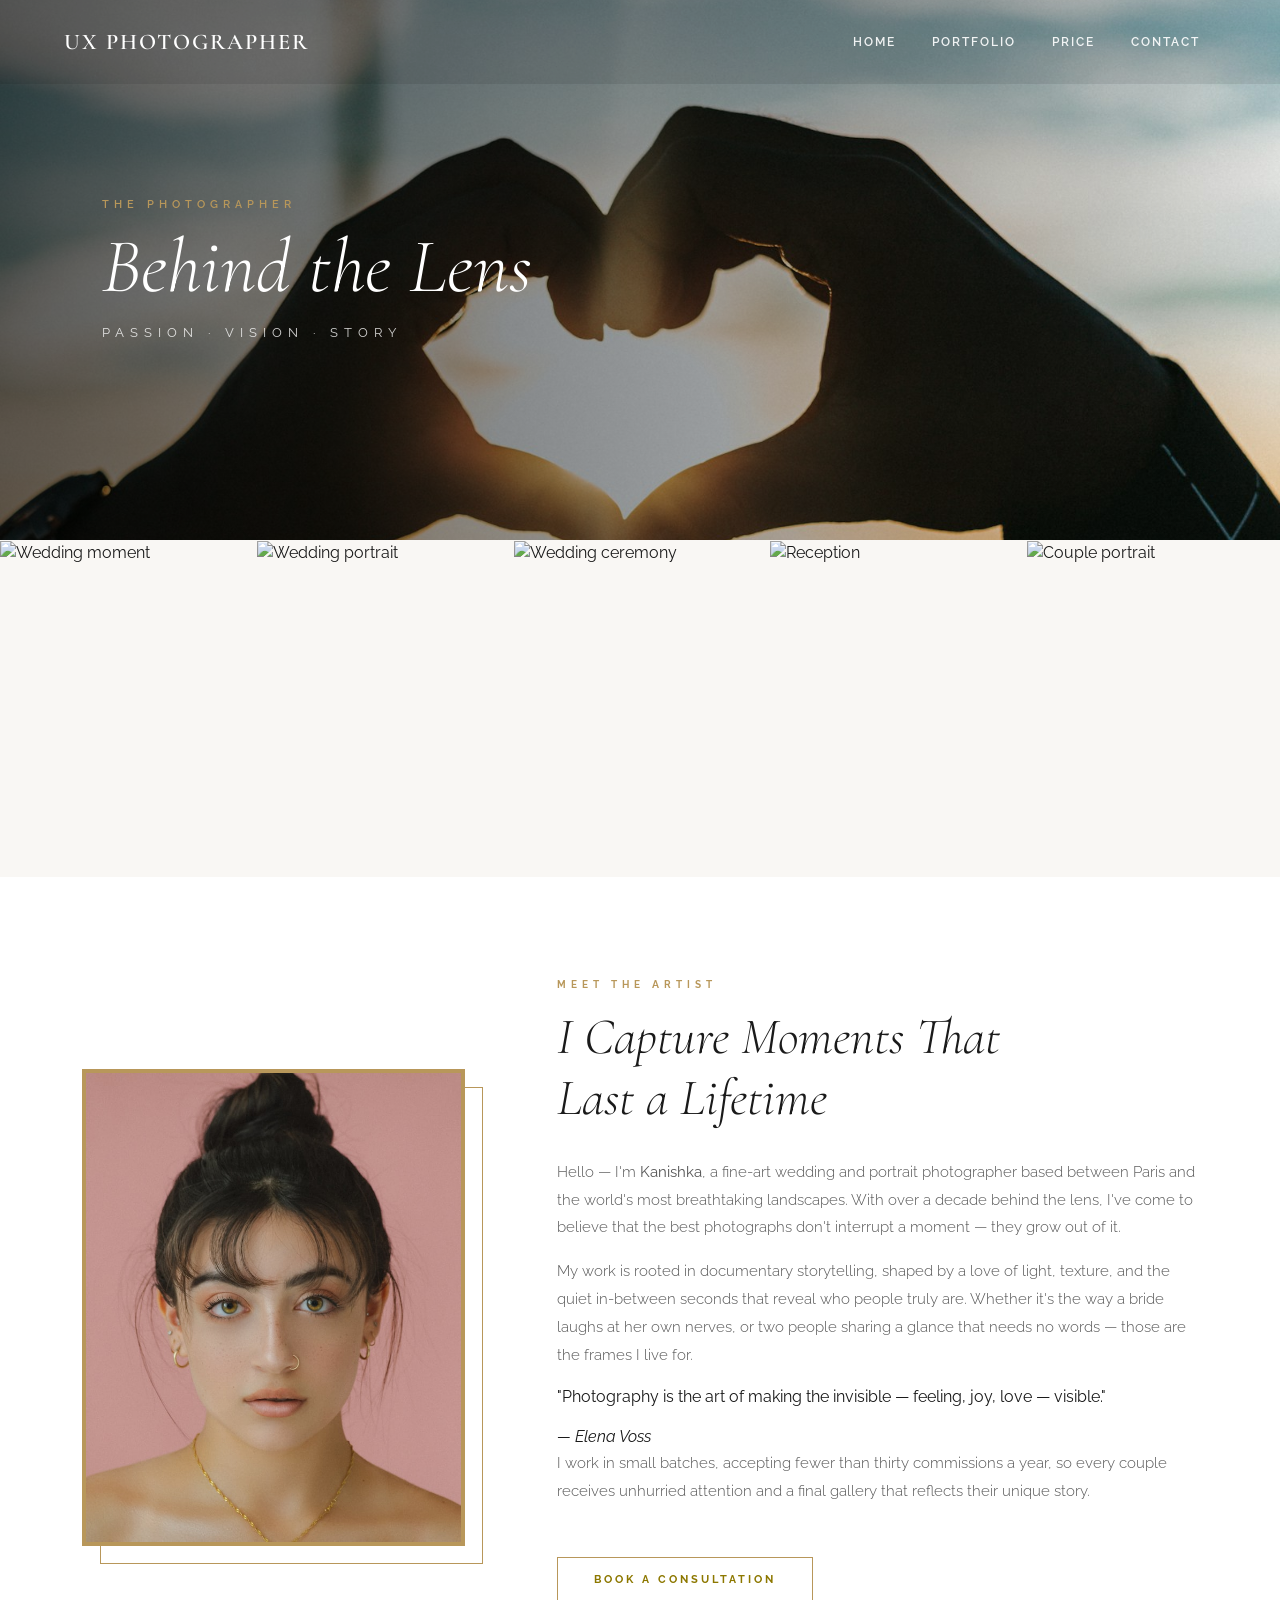
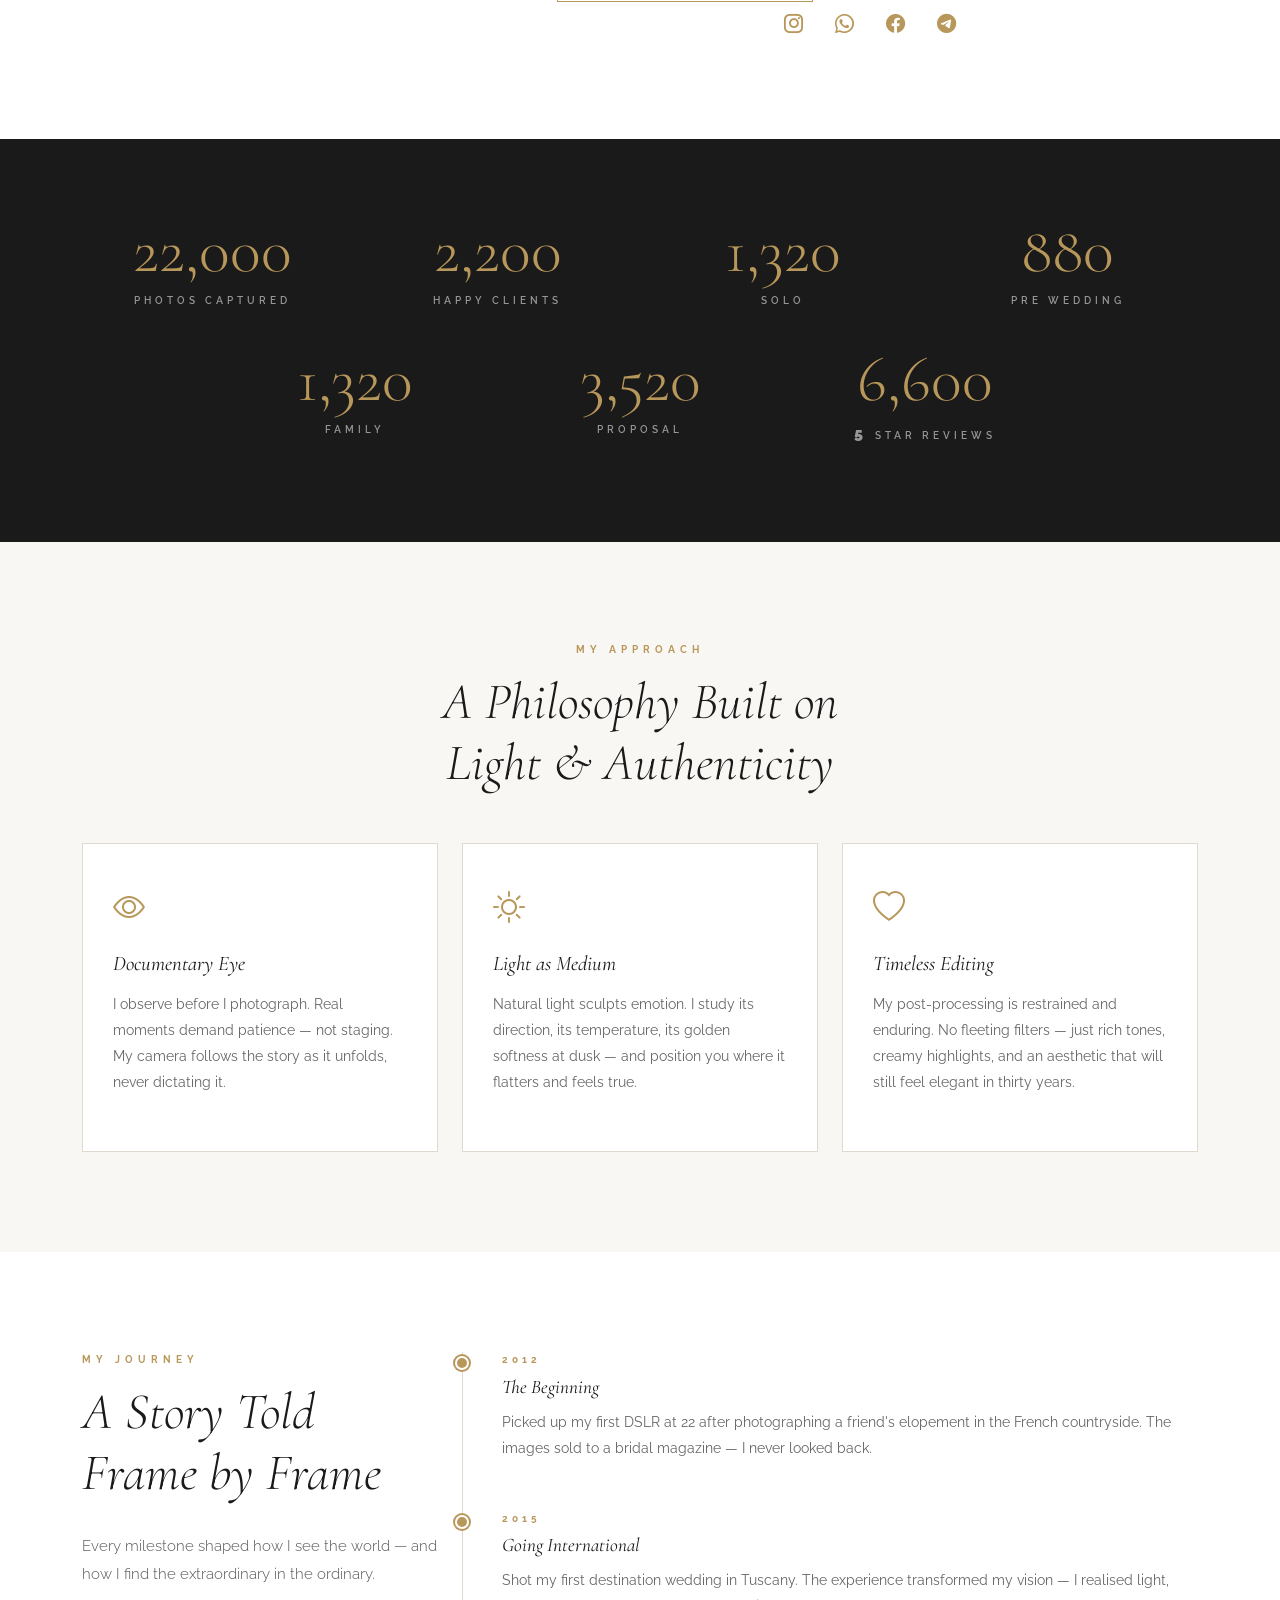
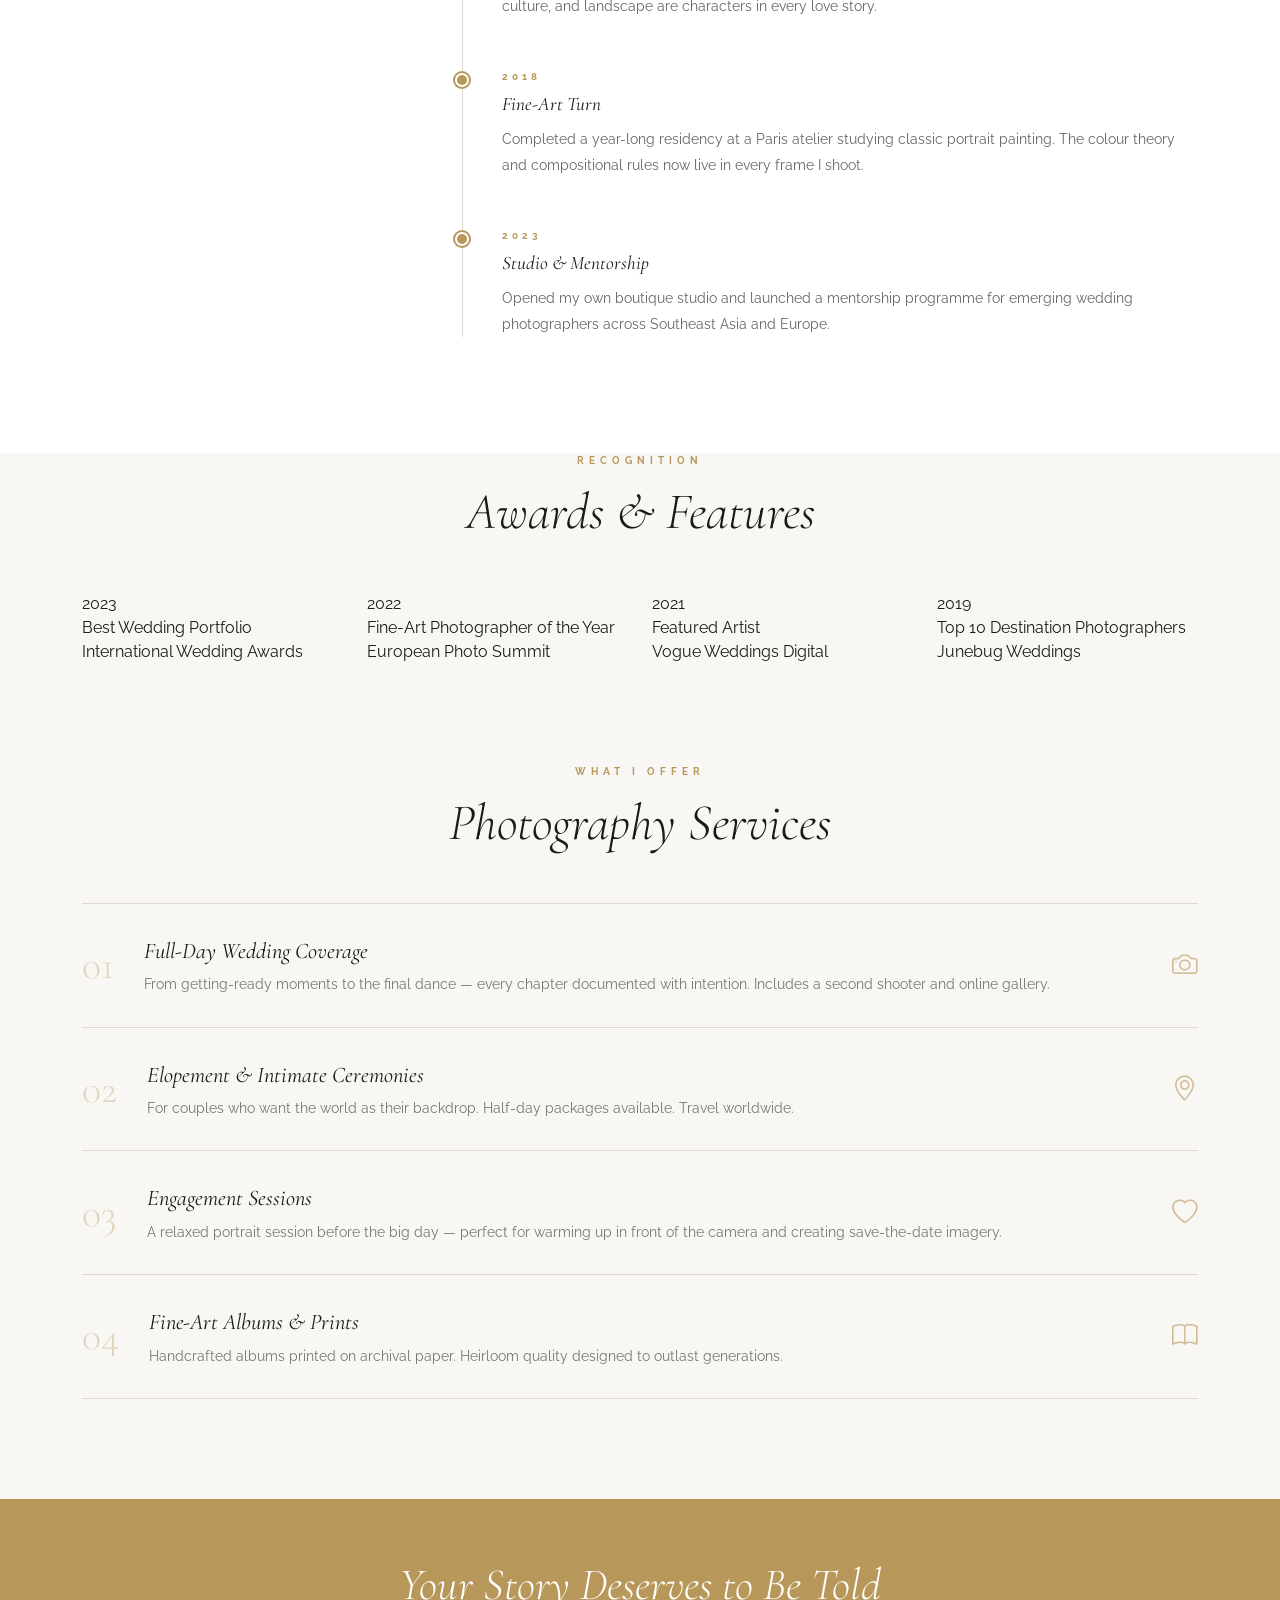
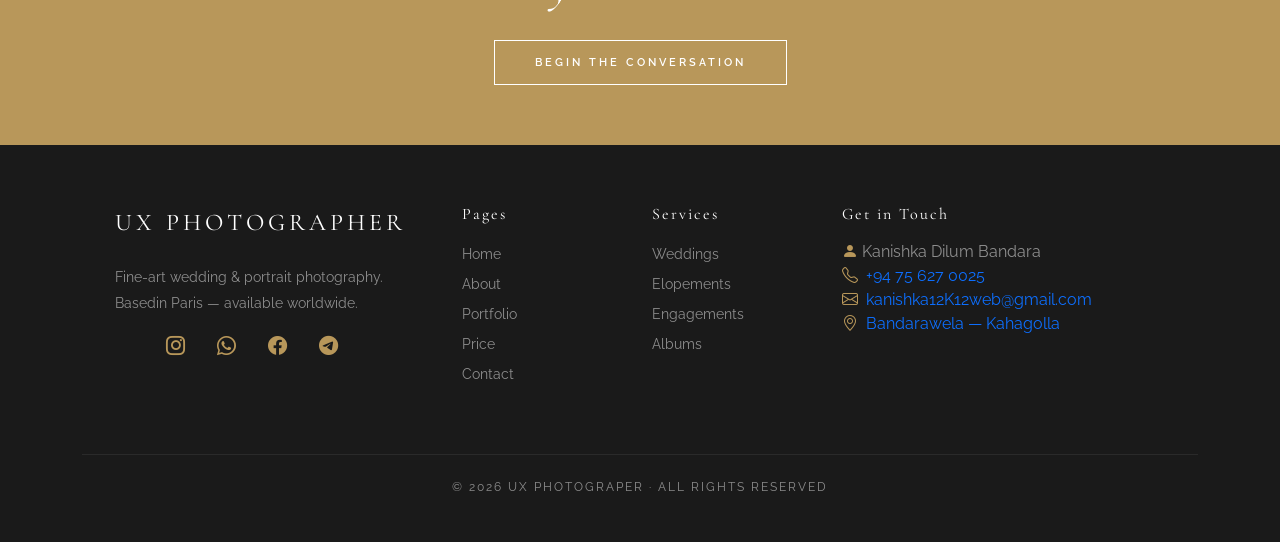
==== commit dbaf7d84: "Add files via upload" ====
--- a/about.html
+++ b/about.html
@@ -4,7 +4,7 @@
 <head>
   <meta charset="UTF-8" />
   <meta name="viewport" content="width=device-width, initial-scale=1.0" />
-  <title>UX Photography</title>
+  <title>About — UX Photographer</title>
 
   <!-- Google Fonts (same as main site) -->
   <link rel="preconnect" href="https://fonts.googleapis.com" />
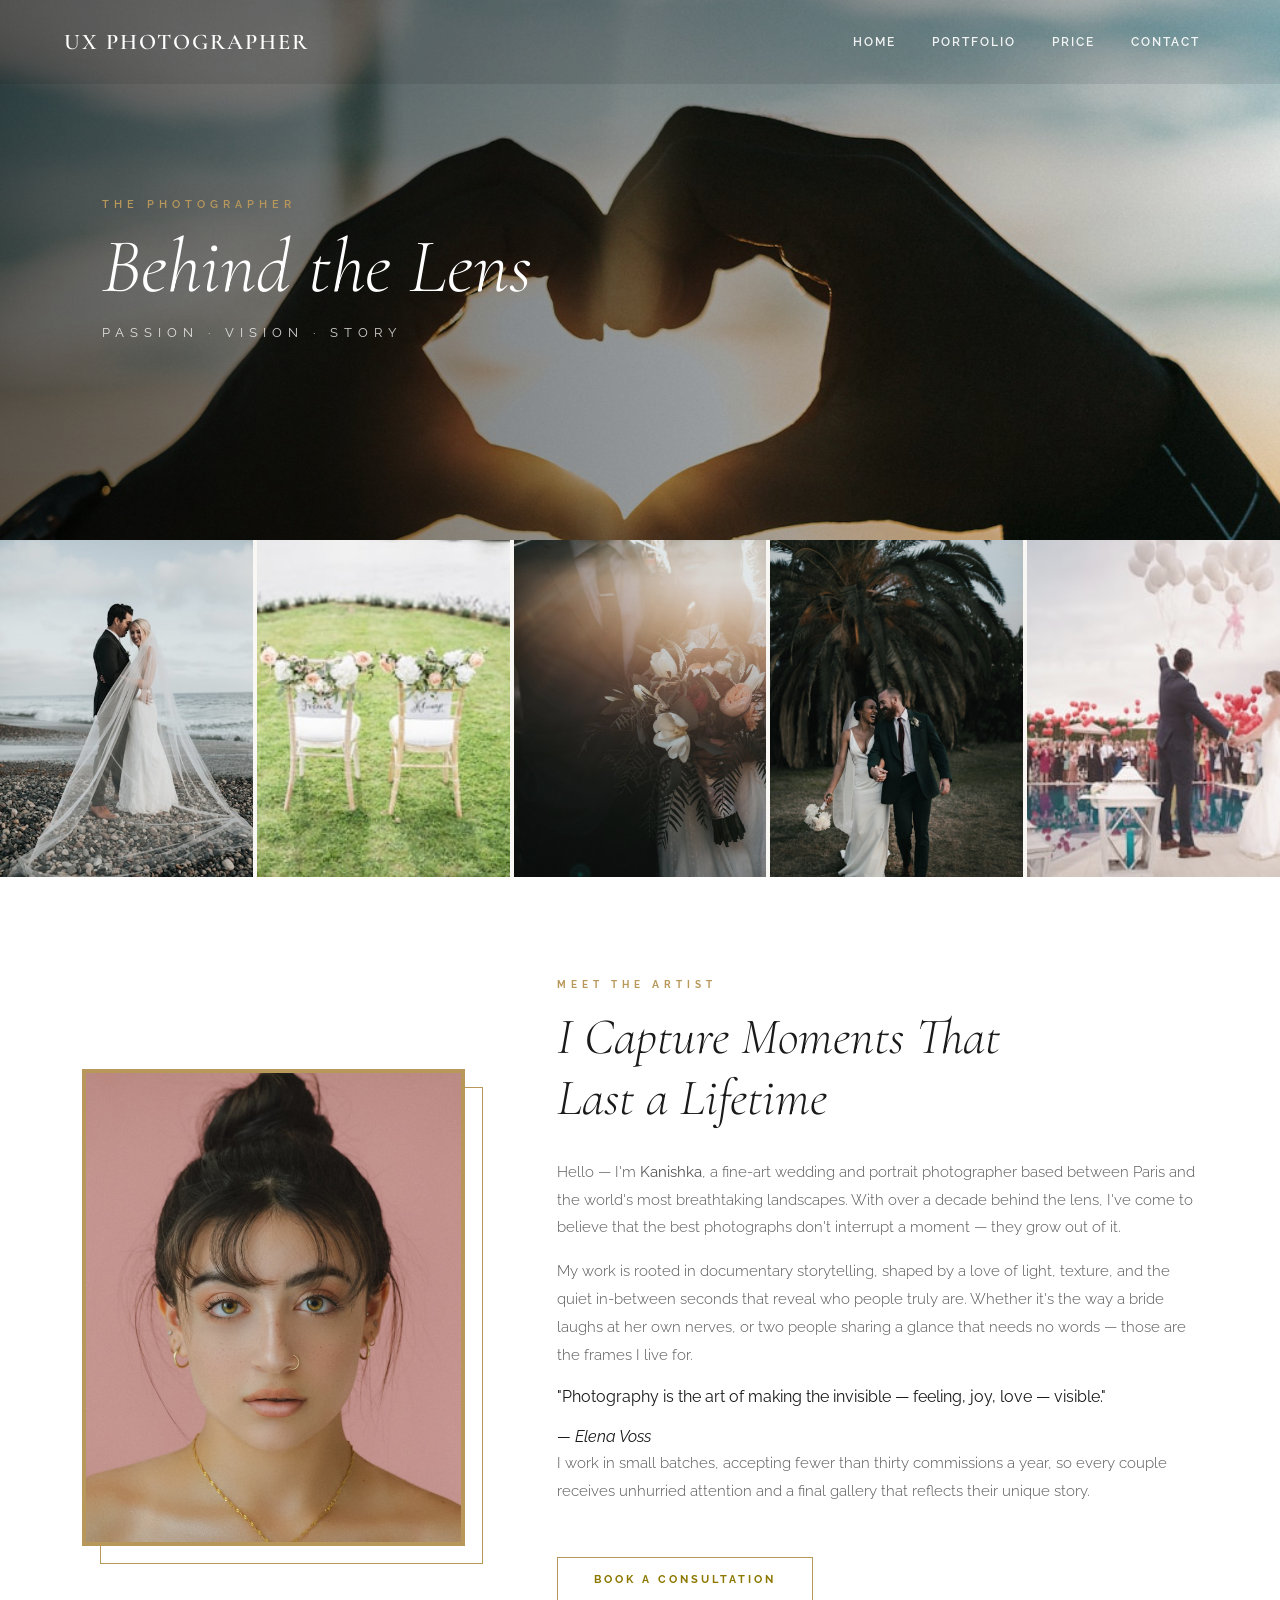
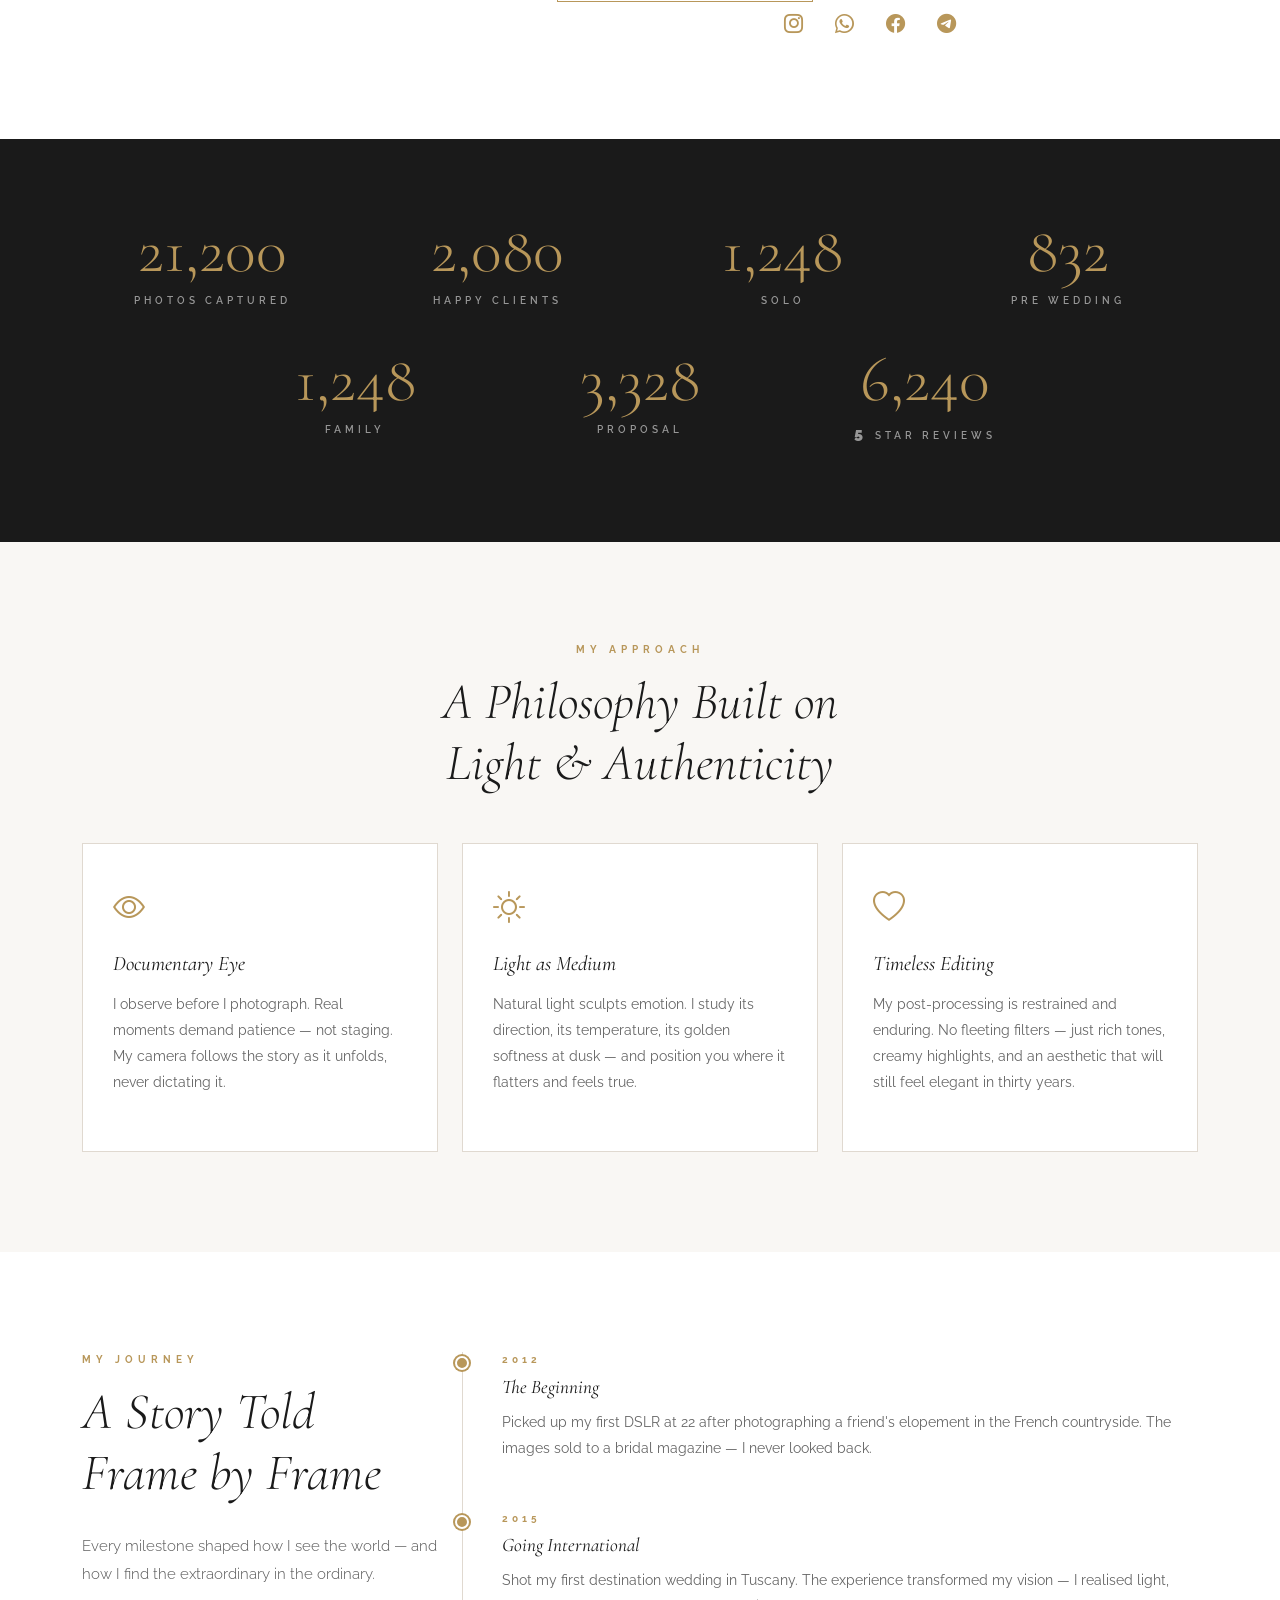
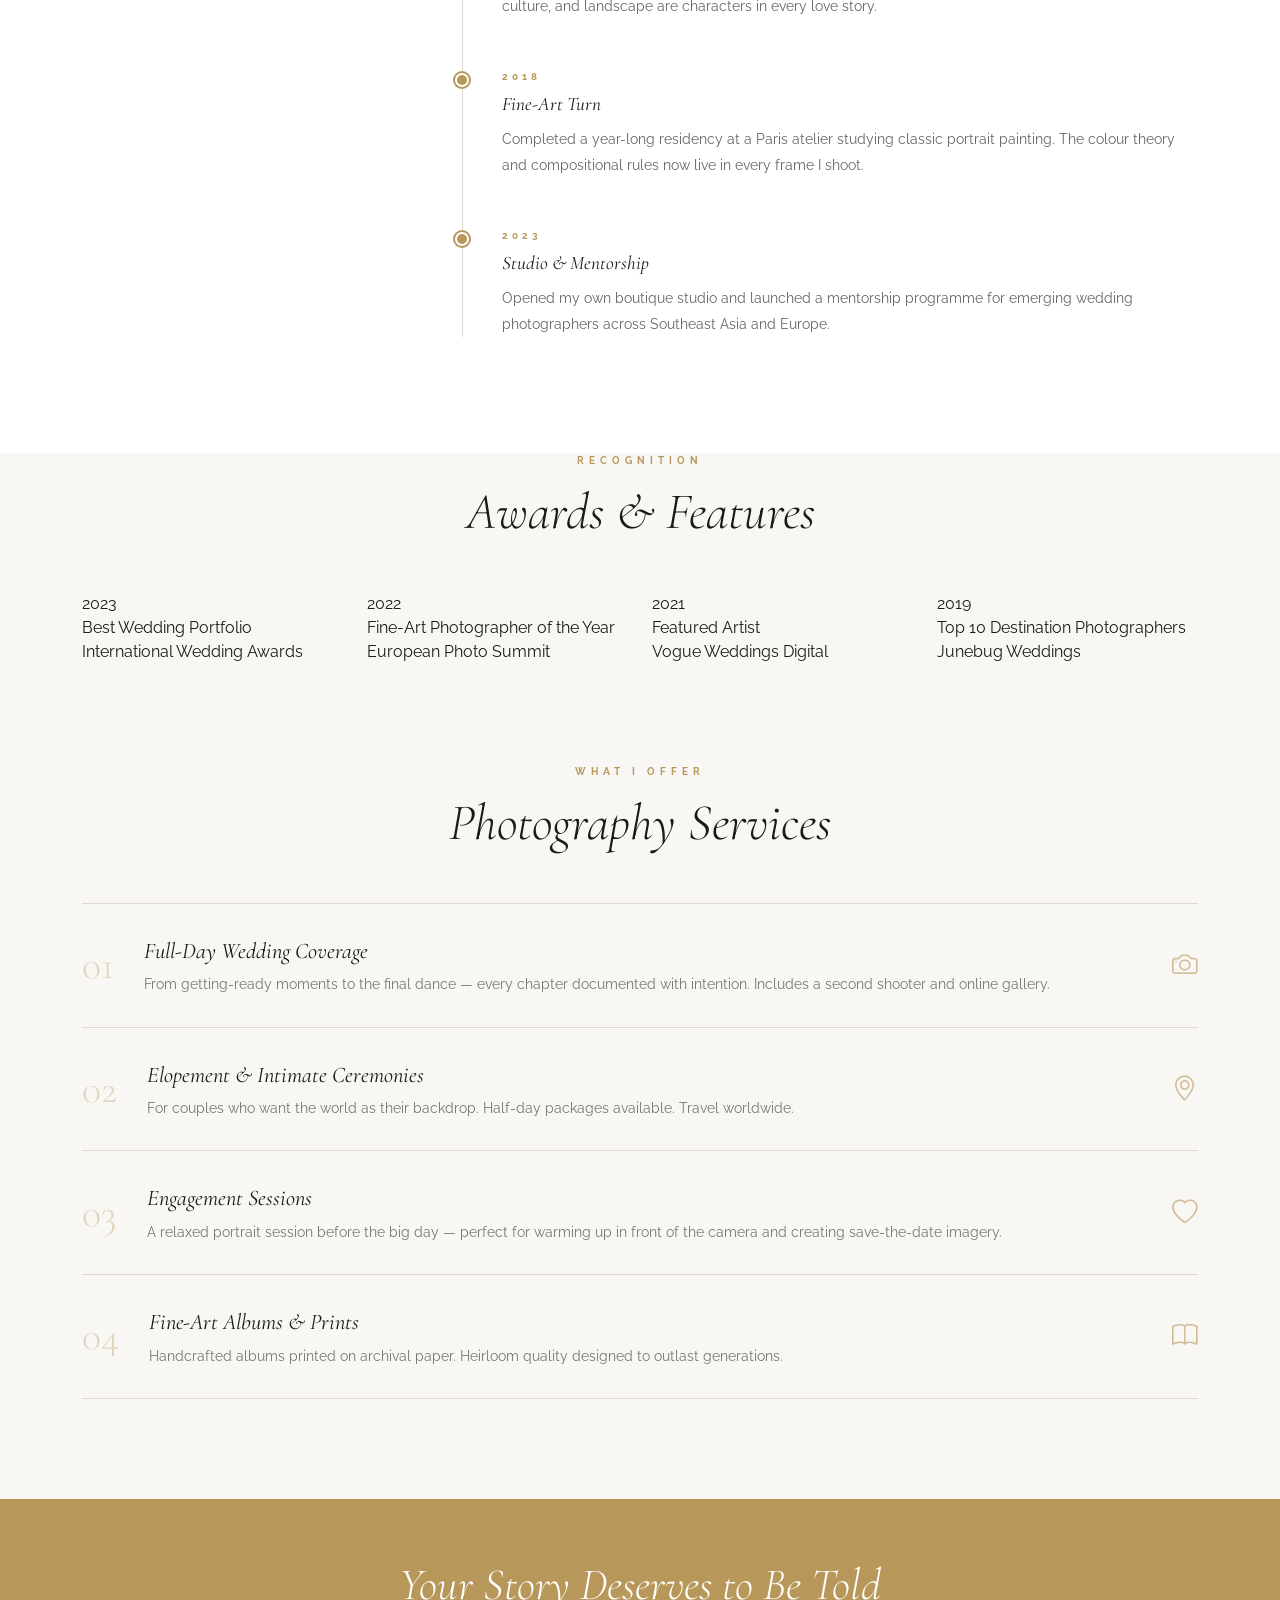
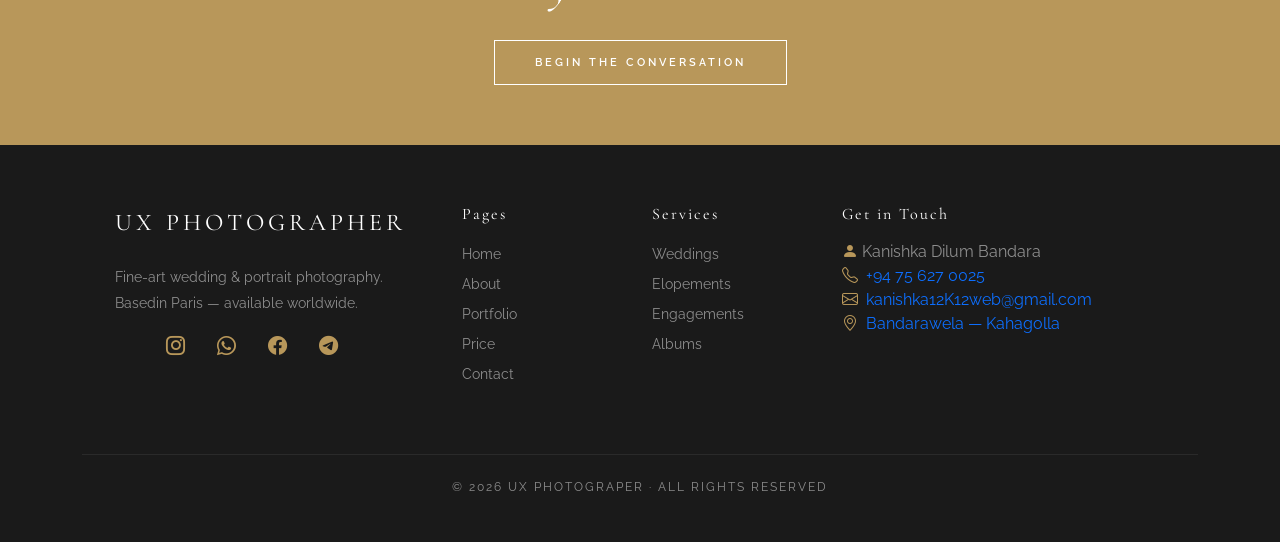
==== commit 789f5ad8: "Add files via upload" ====
--- a/about.html
+++ b/about.html
@@ -63,19 +63,19 @@
   <!-- ═══════════════════ ABOUT GALLERY STRIP ═══════════════════ -->
   <div id="about-gallery">
     <div class="gallery-strip-item">
-      <img src="https://images.unsplash.com/photo-1537633552985-df8429e8048b?w=400&q=80" alt="Wedding moment">
+      <img src="./assets/img/about-1.jpg" alt="Wedding moment">
     </div>
     <div class="gallery-strip-item">
-      <img src="https://images.unsplash.com/photo-1522673607200-164d1b6ce486?w=400&q=80" alt="Wedding portrait">
+      <img src="./assets/img/about-2.jpg" alt="Wedding portrait">
     </div>
     <div class="gallery-strip-item">
-      <img src="https://images.unsplash.com/photo-1519741497674-611481863552?w=400&q=80" alt="Wedding ceremony">
+      <img src="./assets/img/hero-img-1.jpg" alt="Wedding ceremony">
     </div>
     <div class="gallery-strip-item">
-      <img src="https://images.unsplash.com/photo-1606216794074-735e91aa2c92?w=400&q=80" alt="Reception">
+      <img src="./assets/img/hero-img-2.jpg" alt="Reception">
     </div>
     <div class="gallery-strip-item">
-      <img src="https://images.unsplash.com/photo-1511285560929-80b456fea0bc?w=400&q=80" alt="Couple portrait">
+      <img src="./assets/img/about-3.jpg" alt="Couple portrait">
     </div>
   </div>
 
--- a/assets/css/style.css
+++ b/assets/css/style.css
@@ -1162,7 +1162,7 @@
 #portfolio-hero {
   height: 60vh;
   min-height: 420px;
-  background-image: url('https://images.unsplash.com/photo-1476514525535-07fb3b4ae5f1?w=800&q=80');
+  background-image: url('../img/travel-2.jpg');
   background-size: cover;
   background-position: center 40%;
   position: relative;
@@ -1517,7 +1517,7 @@
 #contact-hero {
   height: 60vh;
   min-height: 420px;
-  background-image: url('https://images.unsplash.com/photo-1515934751635-c81c6bc9a2d8?w=1600&q=80');
+  background-image: url('../img/contact-image.jpg');
   background-size: cover;
   background-position: center 30%;
   position: relative;
@@ -1815,7 +1815,7 @@
 #pricing-hero {
   height: 60vh;
   min-height: 420px;
-  background-image: url('https://images.unsplash.com/photo-1460978812857-470ed1c77af0?w=800&q=80');
+  background-image: url('../img/kiss-1.jpg');
   background-size: cover;
   background-position: center 40%;
   position: relative;
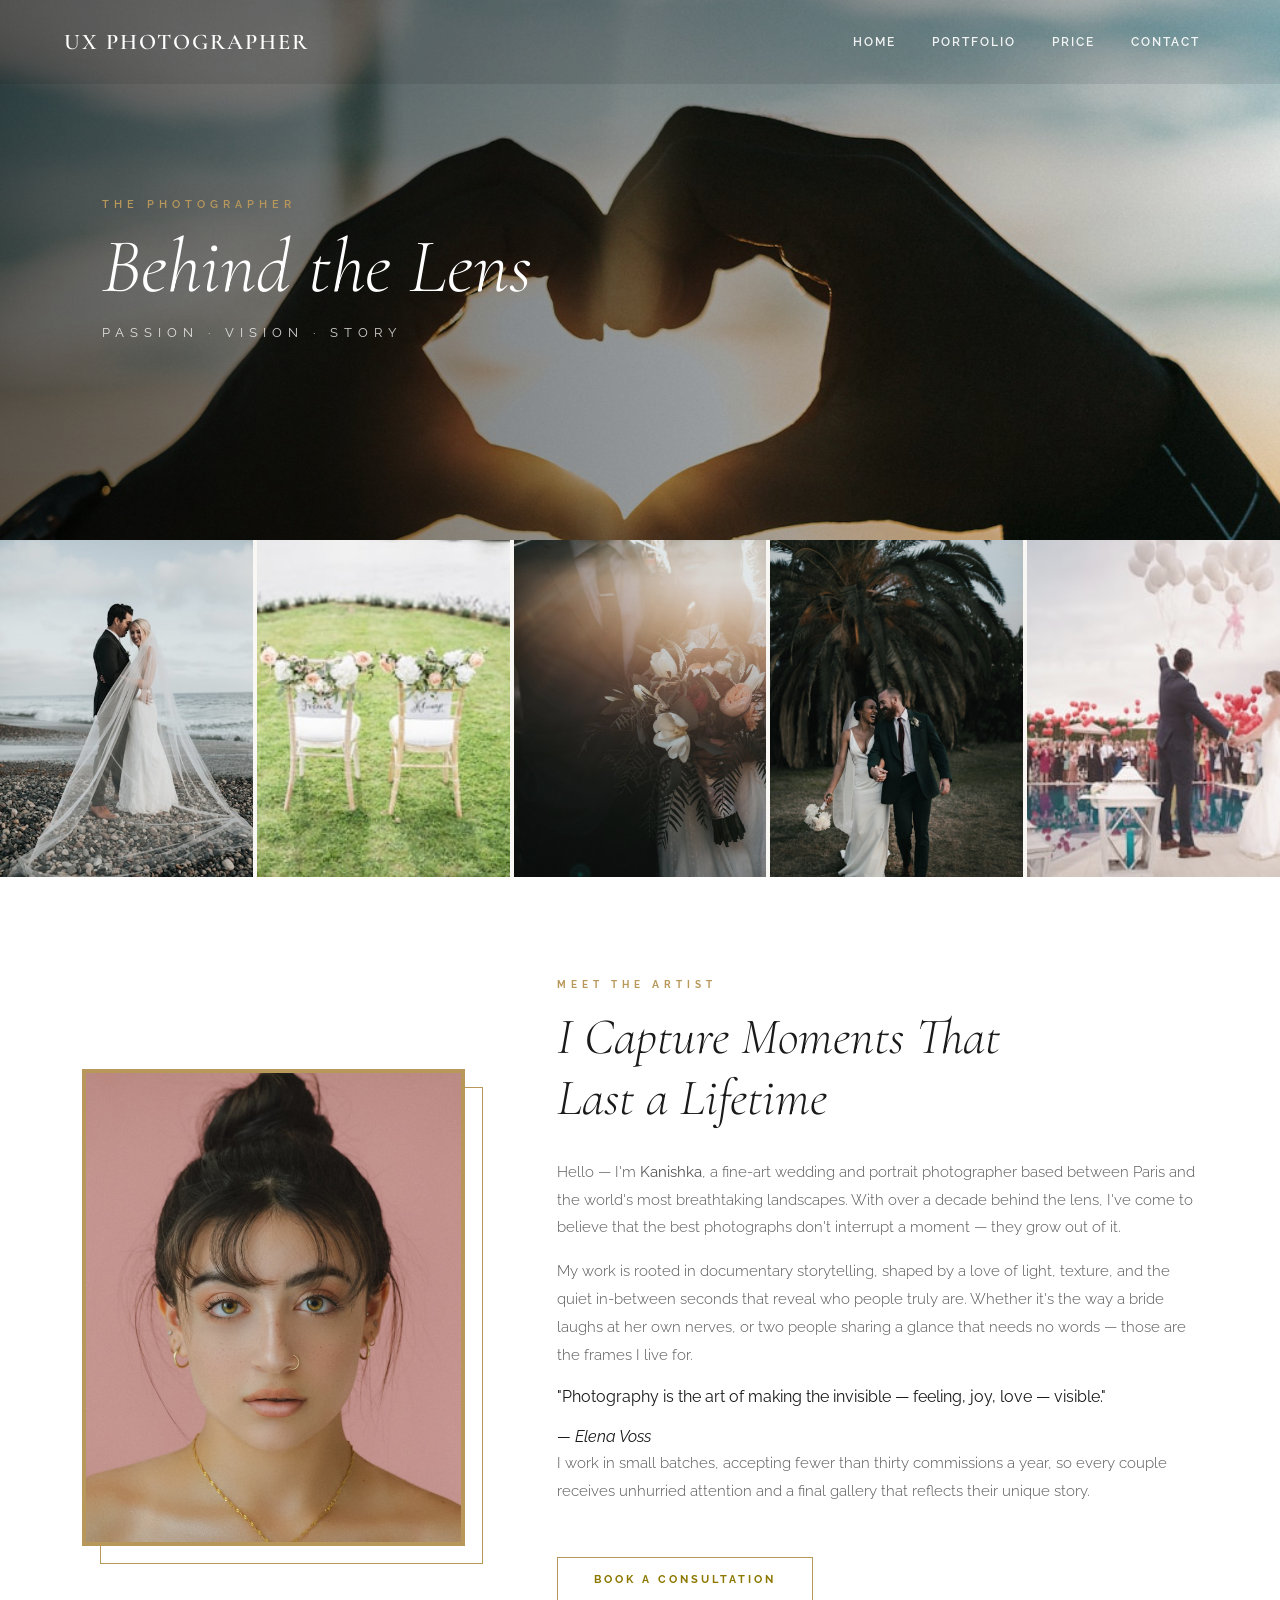
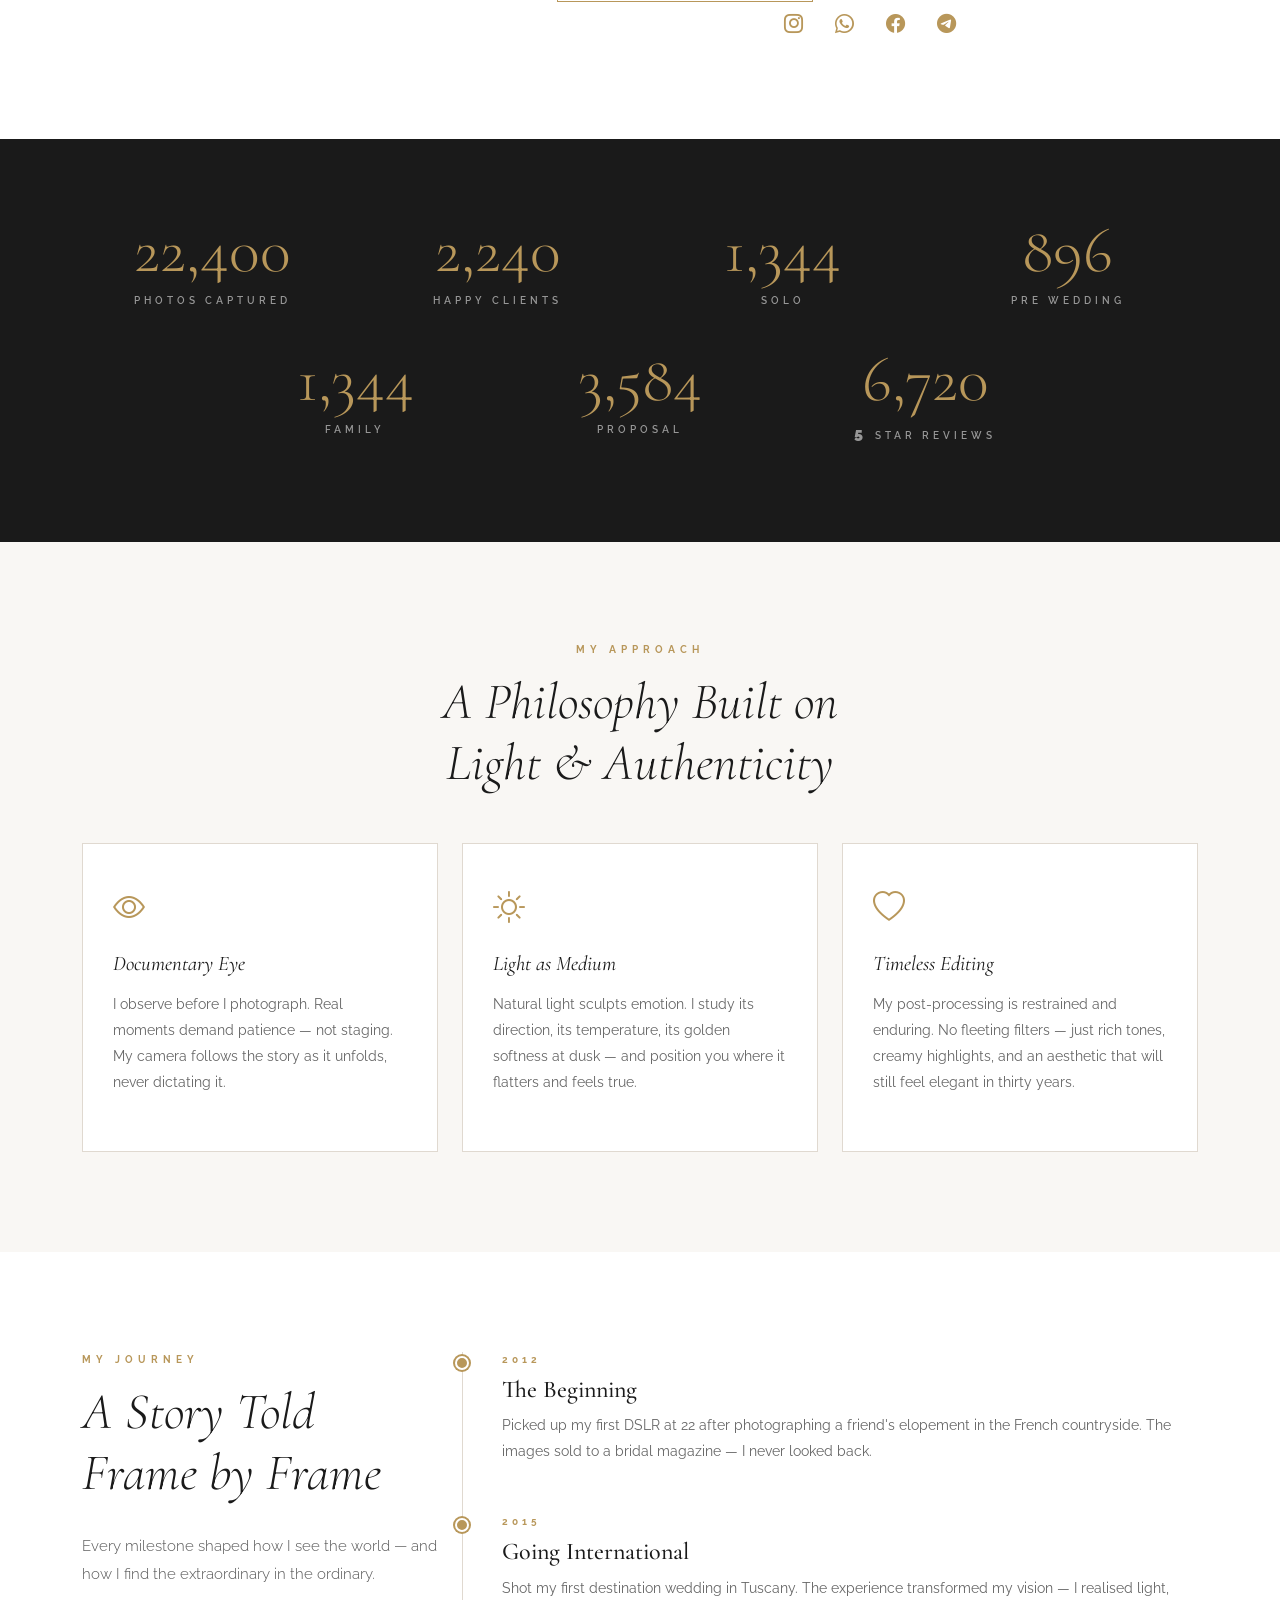
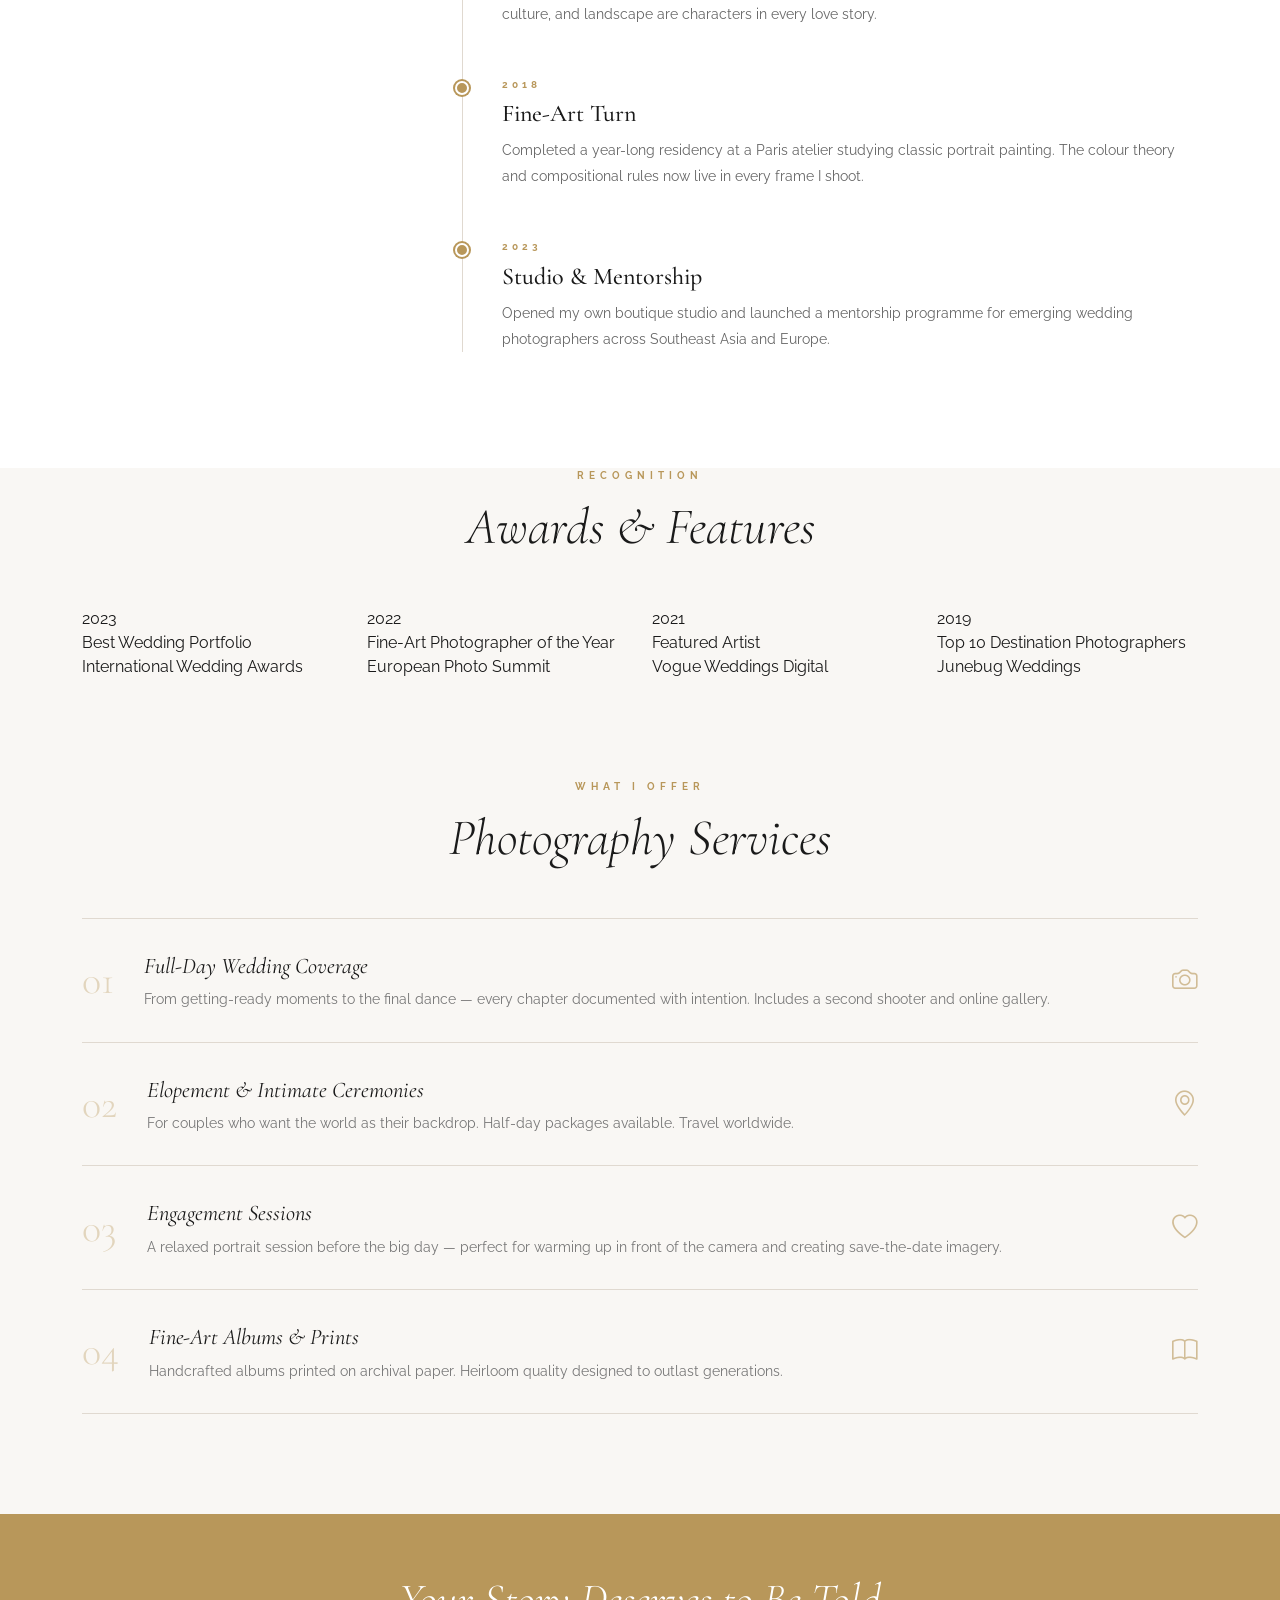
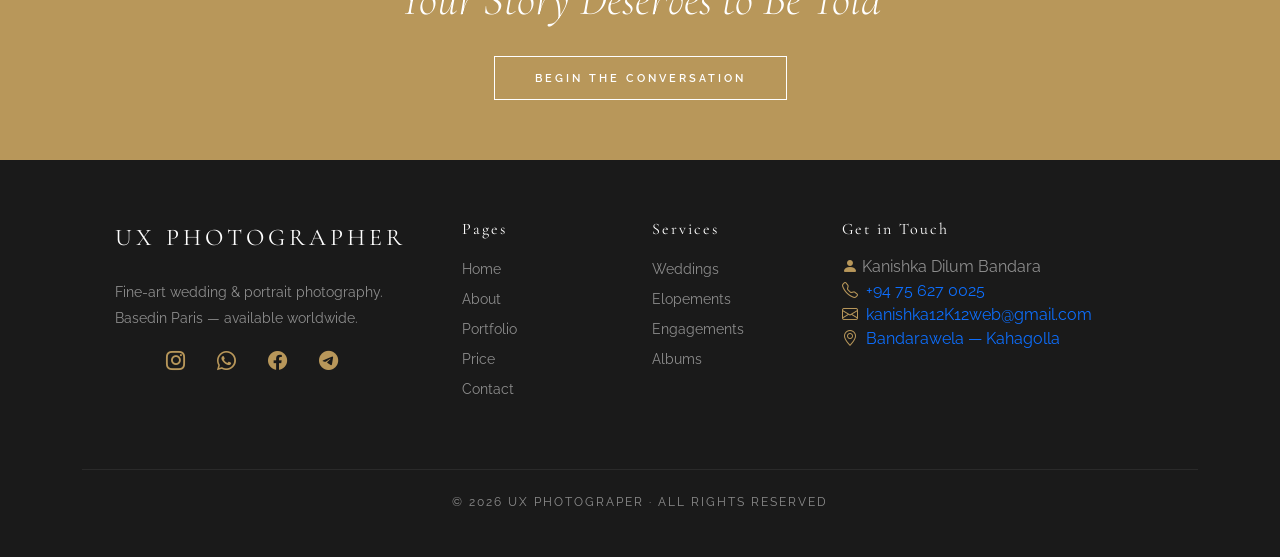
==== commit 14c0186e: "Add files via upload" ====
--- a/about.html
+++ b/about.html
@@ -22,18 +22,18 @@
 
 <body>
 
-  <!-- ── PRELOADER ── -->
+  <!-- ═══════════════════ Preloader ═══════════════════ -->
   <div id="creative-preloader">
     <div class="loader-content">
-      <div class="brand-logo"><span>UX</span>Photographer</div>
+      <div class="brand-logo fs-1"><span>UX</span>Photographer</div>
       <div class="progress-container">
         <div class="progress-bar"></div>
       </div>
-      <div class="loading-text">Loading…</div>
+      <p class="loading-text">Loading...</p>
     </div>
   </div>
 
-  <!-- ── NAVBAR ── -->
+  <!-- ═══════════════════ NAVBAR ═══════════════════ -->
   <nav class="navbar navbar-expand-lg fade-up" id="mainNav">
     <div class="container-fluid px-4">
       <a class="navbar-brand scrolled" href="#">UX Photographer</a>
@@ -123,17 +123,17 @@
 
           <!-- Social -->
           <div class="d-flex justify-content-center gap-3 mt-2">
-            <a class="me-3 social-media-link" href="https://www.instagram.com/kanishka_12k?igsh=OWRqY3o5eXh1NWs0"
-              target="_blank"><i class="bi bi-instagram" data-bs-toggle="tooltip" data-bs-placement="top"
-                title="Instagram"></i></a>
-            <a class="me-3 social-media-link" href="https://wa.me/94756270025?text=Hello! Kanishka web studio..."
-              target="_blank"><i class="bi bi-whatsapp" data-bs-toggle="tooltip" data-bs-placement="top"
-                title="Whatsapp"></i></a>
-            <a class="me-3 social-media-link" href="https://www.facebook.com/share/1WvbgZ56et/" target="_blank"><i
-                class="bi bi-facebook" data-bs-toggle="tooltip" data-bs-placement="top" title="Facebook"></i></a>
-            <a class="me-3 social-media-link" href="https://t.me/kanishka_12k" target="_blank"><i class="bi bi-telegram"
-                data-bs-toggle="tooltip" data-bs-placement="top" title="Telegram"></i></a>
-          </div>
+              <a class="me-3 social-media-link" href="https://www.instagram.com/kanishka_12k?igsh=OWRqY3o5eXh1NWs0"
+                target="_blank"><i class="bi bi-instagram" data-bs-toggle="tooltip" data-bs-placement="top"
+                  title="Instagram"></i></a>
+              <a class="me-3 social-media-link"
+                href="https://wa.me/94756270025?text=Hello!%20Kanishka%20web%20studio..." target="_blank"><i
+                  class="bi bi-whatsapp" data-bs-toggle="tooltip" data-bs-placement="top" title="Whatsapp"></i></a>
+              <a class="me-3 social-media-link" href="https://www.facebook.com/share/1WvbgZ56et/" target="_blank"><i
+                  class="bi bi-facebook" data-bs-toggle="tooltip" data-bs-placement="top" title="Facebook"></i></a>
+              <a class="me-3 social-media-link" href="https://t.me/kanishka_12k" target="_blank"><i
+                  class="bi bi-telegram" data-bs-toggle="tooltip" data-bs-placement="top" title="Telegram"></i></a>
+            </div>
         </div>
 
       </div>
@@ -142,6 +142,7 @@
 
   <!-- ═══════════════════ COUNTERS ═══════════════════ -->
   <section id="counters">
+    <h2 class="visually-hidden">Our Achievements</h2>
     <div class="container">
       <div class="row g-4 text-center justify-content-center">
         <div class="col-6 col-md-3 counter-item fade-up">
@@ -227,28 +228,28 @@
             <div class="timeline-item">
               <div class="timeline-dot"></div>
               <span class="timeline-year">2012</span>
-              <h4>The Beginning</h4>
+              <h2 class="fs-4">The Beginning</h2>
               <p>Picked up my first DSLR at 22 after photographing a friend's elopement in the French countryside. The
                 images sold to a bridal magazine — I never looked back.</p>
             </div>
             <div class="timeline-item">
               <div class="timeline-dot"></div>
               <span class="timeline-year">2015</span>
-              <h4>Going International</h4>
+              <h2 class="fs-4">Going International</h2>
               <p>Shot my first destination wedding in Tuscany. The experience transformed my vision — I realised light,
                 culture, and landscape are characters in every love story.</p>
             </div>
             <div class="timeline-item">
               <div class="timeline-dot"></div>
               <span class="timeline-year">2018</span>
-              <h4>Fine-Art Turn</h4>
+              <h2 class="fs-4">Fine-Art Turn</h2>
               <p>Completed a year-long residency at a Paris atelier studying classic portrait painting. The colour
                 theory and compositional rules now live in every frame I shoot.</p>
             </div>
             <div class="timeline-item">
               <div class="timeline-dot"></div>
               <span class="timeline-year">2023</span>
-              <h4>Studio & Mentorship</h4>
+              <h2 class="fs-4">Studio & Mentorship</h2>
               <p>Opened my own boutique studio and launched a mentorship programme for emerging wedding photographers
                 across Southeast Asia and Europe.</p>
             </div>
@@ -367,15 +368,16 @@
         <div class="col-lg-4 mb-4 d-flex justify-content-center fade-up">
           <div>
             <span class="brand">UX photographer </span>
-            <p class="mb-3" style="font-size:.88rem;line-height:1.8;">Fine-art wedding & portrait photography.<br>Basedin Paris — available worldwide.</p>
+            <p class="mb-3" style="font-size:.88rem;line-height:1.8;">Fine-art wedding & portrait
+              photography.<br>Basedin Paris — available worldwide.</p>
             <!-- Social -->
             <div class="d-flex justify-content-center gap-3 mt-2">
               <a class="me-3 social-media-link" href="https://www.instagram.com/kanishka_12k?igsh=OWRqY3o5eXh1NWs0"
                 target="_blank"><i class="bi bi-instagram" data-bs-toggle="tooltip" data-bs-placement="top"
                   title="Instagram"></i></a>
-              <a class="me-3 social-media-link" href="https://wa.me/94756270025?text=Hello! Kanishka web studio..."
-                target="_blank"><i class="bi bi-whatsapp" data-bs-toggle="tooltip" data-bs-placement="top"
-                  title="Whatsapp"></i></a>
+              <a class="me-3 social-media-link"
+                href="https://wa.me/94756270025?text=Hello!%20Kanishka%20web%20studio..." target="_blank"><i
+                  class="bi bi-whatsapp" data-bs-toggle="tooltip" data-bs-placement="top" title="Whatsapp"></i></a>
               <a class="me-3 social-media-link" href="https://www.facebook.com/share/1WvbgZ56et/" target="_blank"><i
                   class="bi bi-facebook" data-bs-toggle="tooltip" data-bs-placement="top" title="Facebook"></i></a>
               <a class="me-3 social-media-link" href="https://t.me/kanishka_12k" target="_blank"><i
@@ -385,7 +387,7 @@
         </div>
 
         <!-- Quick Links -->
-        <div class="col-lg-2 col-6 mb-4 fade-up delay-200" id="Qlinks">
+        <div class="col-lg-2 col-6 mb-4 fade-up delay-200 qlinks">
           <h3 class="mb-3" style="font-size:1rem;letter-spacing:2px;font-weight:400;">Pages</h3>
           <ul class="list-unstyled" style="font-size:.85rem;line-height:2.2;">
             <li><a href="index.html">Home</a></li>
@@ -397,7 +399,7 @@
         </div>
 
         <!-- Services -->
-        <div class="col-lg-2 mb-4 col-6 fade-up delay-300" id="Qlinks">
+        <div class="col-lg-2 mb-4 col-6 fade-up delay-300 qlinks">
           <h3 class="mb-3" style="font-size:1rem;letter-spacing:2px;font-weight:400;">Services</h3>
           <ul class="list-unstyled" style="font-size:.85rem;line-height:2.2;">
             <li><a href="#">Weddings</a></li>
--- a/assets/css/style.css
+++ b/assets/css/style.css
@@ -366,7 +366,7 @@
   background: #fff;
 }
 
-#about-full-content h3 {
+#about-full-content h2 {
   font-weight: 400;
   border: 1px solid var(--gold);
   padding: 10px;
@@ -797,11 +797,11 @@
   text-decoration: underline;
 }
 
-#Qlinks a {
+.qlinks a {
   color: #ffffff80;
 }
 
-#Qlinks a:hover {
+.qlinks a:hover {
   transform: scale(1.1);
   color: #cccccc;
 }
@@ -2366,7 +2366,7 @@
 }
 
 .faq-item:hover {
-  transform: scale3d(1.1);
+  transform: scaleZ(1.1);
   box-shadow: 0 8px 30px rgba(184, 151, 90, 0.377);
 }
 
